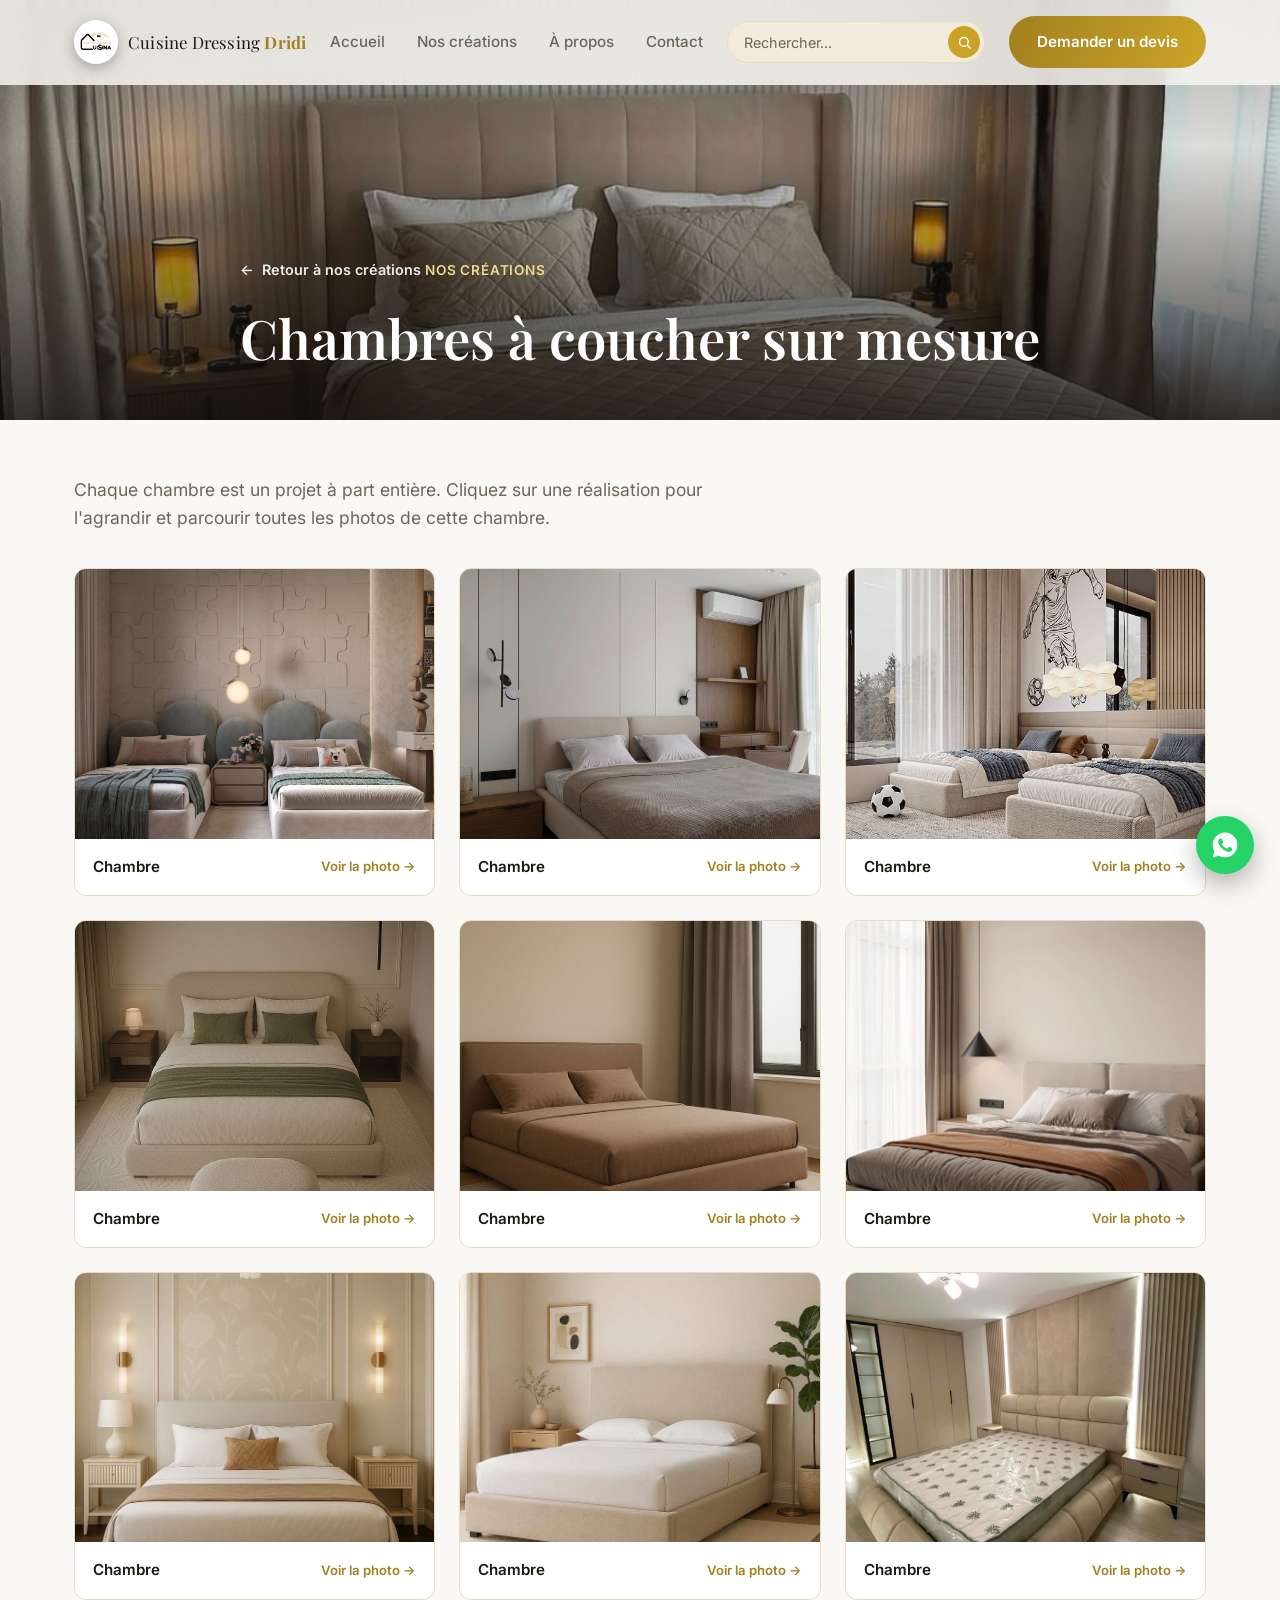
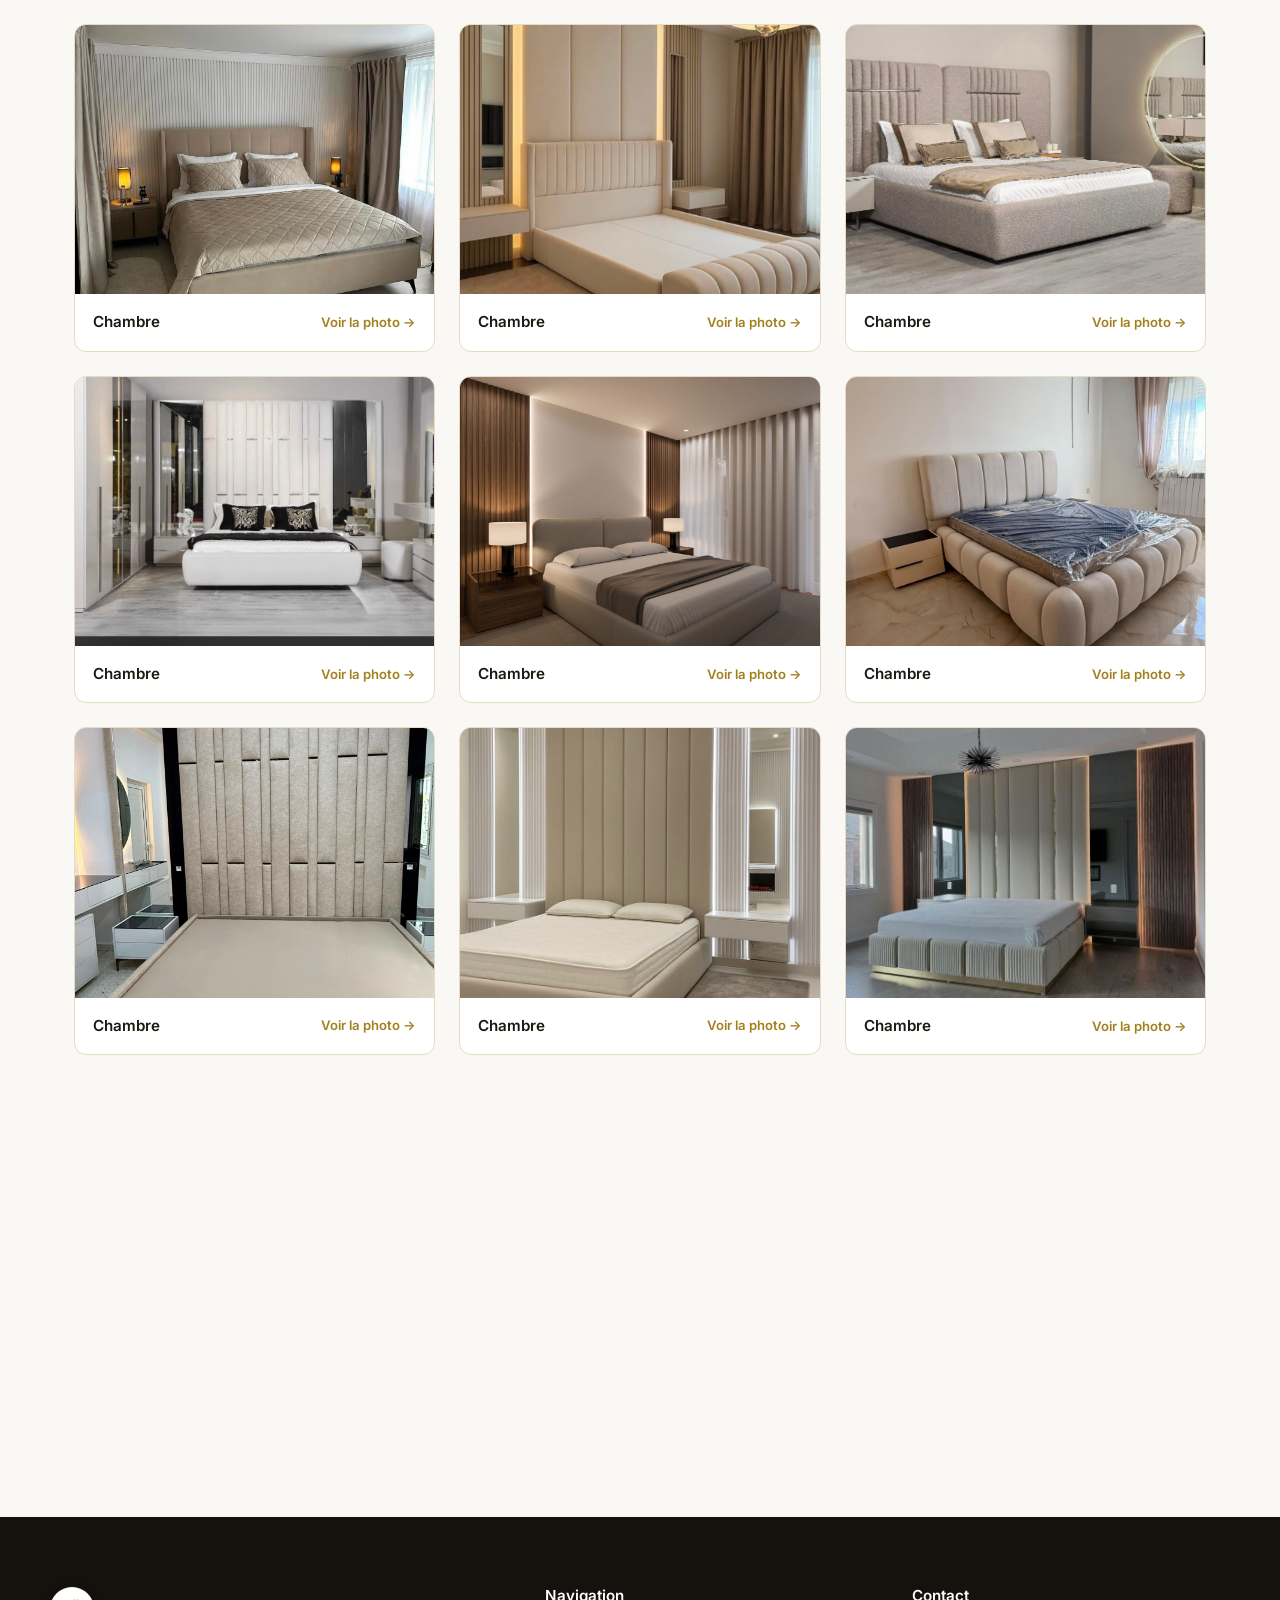
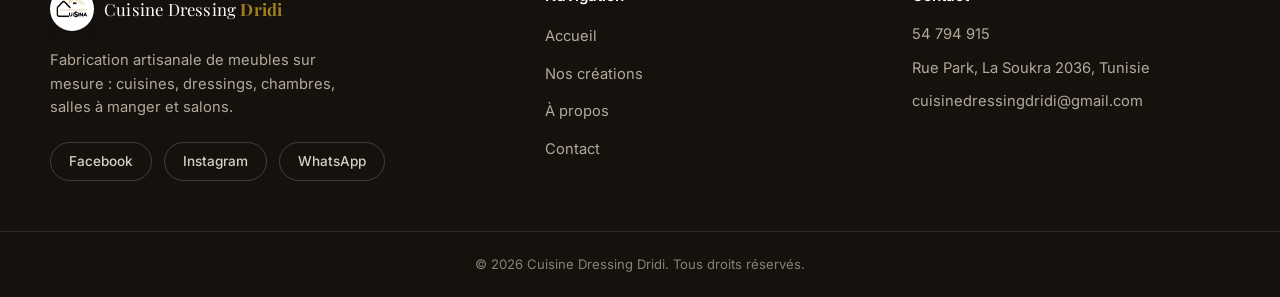
==== chambre.html @ b19f1b2c "Initial commit: Cuisine Dressing Dridi showroom website Static multi-page site presenting the atelie" ====
<!DOCTYPE html>
<html lang="fr">
<head>
<meta charset="UTF-8">
<meta name="viewport" content="width=device-width, initial-scale=1.0">
<title>Chambres à coucher sur mesure — Cuisine Dressing Dridi</title>
<meta name="description" content="Découvrez nos réalisations de chambres à coucher sur mesure fabriquées par l'atelier Cuisine Dressing Dridi.">
<link rel="icon" type="image/jpeg" href="images/logo%20.jpeg">
<link rel="preconnect" href="https://fonts.googleapis.com">
<link rel="preconnect" href="https://fonts.gstatic.com" crossorigin>
<link href="https://fonts.googleapis.com/css2?family=Playfair+Display:wght@500;600;700&family=Inter:wght@400;500;600;700&display=swap" rel="stylesheet">
<link rel="stylesheet" href="css/style.css">
</head>
<body>

<header class="site-header" id="header">
  <div class="container header-inner">
    <a href="index.html#accueil" class="logo">
      <img src="images/logo%20.jpeg" alt="Cuisine Dressing Dridi" class="logo-img">
      <span class="logo-text">Cuisine Dressing <strong>Dridi</strong></span>
    </a>

    <nav class="nav" id="nav">
      <ul class="nav-links" id="navLinks">
        <li><a href="index.html#accueil">Accueil</a></li>
        <li><a href="index.html#creations">Nos créations</a></li>
        <li><a href="index.html#atelier">À propos</a></li>
        <li><a href="index.html#contact">Contact</a></li>
      </ul>
    </nav>

    <form class="header-search" id="searchForm" role="search">
      <div class="search-form">
        <input type="text" id="searchInput" class="search-input" placeholder="Rechercher..." autocomplete="off" aria-label="Rechercher une catégorie">
        <button type="submit" class="search-btn" aria-label="Rechercher">
          <svg viewBox="0 0 24 24" fill="none" stroke="currentColor" stroke-width="2.2" stroke-linecap="round" stroke-linejoin="round"><circle cx="11" cy="11" r="7"></circle><line x1="21" y1="21" x2="16.65" y2="16.65"></line></svg>
        </button>
      </div>
      <div class="search-results" id="searchResults"></div>
    </form>

    <a href="index.html#contact" class="btn btn-primary btn-nav">Demander un devis</a>

    <button class="nav-toggle" id="navToggle" aria-label="Ouvrir le menu" aria-expanded="false">
      <span></span><span></span><span></span>
    </button>
  </div>
</header>

<main>

  <section class="page-banner">
    <img src="images/chambre%20a%20coucher/10.jpeg" alt="Chambres à coucher sur mesure" class="page-banner-img">
    <div class="page-banner-overlay"></div>
    <div class="container page-banner-content">
      <a href="index.html#creations" class="back-link back-link-light">
        <span aria-hidden="true">←</span> Retour à nos créations
      </a>
      <p class="eyebrow eyebrow-light reveal">Nos créations</p>
      <h1 class="page-banner-title reveal">Chambres à coucher sur mesure</h1>
    </div>
  </section>

  <section class="section page-intro">
    <div class="container">
      <p class="hero-text reveal">
        Chaque chambre est un projet à part entière. Cliquez sur une réalisation
        pour l'agrandir et parcourir toutes les photos de cette chambre.
      </p>
      <div class="gallery-grid" id="chambreGrid"></div>
    </div>
  </section>

</main>

<footer class="site-footer">
  <div class="container footer-inner">
    <div class="footer-brand">
      <a href="index.html#accueil" class="logo">
        <img src="images/logo%20.jpeg" alt="Cuisine Dressing Dridi" class="logo-img">
        <span class="logo-text">Cuisine Dressing <strong>Dridi</strong></span>
      </a>
      <p>Fabrication artisanale de meubles sur mesure : cuisines, dressings, chambres, salles à manger et salons.</p>
      <div class="socials">
        <a href="https://www.facebook.com/cuisina123" target="_blank" rel="noopener" class="social-pill">Facebook</a>
        <a href="https://instagram.com/cuisine_dressing_dridi" target="_blank" rel="noopener" class="social-pill">Instagram</a>
        <a href="https://wa.me/21654794915" target="_blank" rel="noopener" class="social-pill">WhatsApp</a>
      </div>
    </div>

    <div class="footer-links">
      <h4>Navigation</h4>
      <ul>
        <li><a href="index.html#accueil">Accueil</a></li>
        <li><a href="index.html#creations">Nos créations</a></li>
        <li><a href="index.html#atelier">À propos</a></li>
        <li><a href="index.html#contact">Contact</a></li>
      </ul>
    </div>

    <div class="footer-contact">
      <h4>Contact</h4>
      <p><a href="tel:+21654794915">54 794 915</a></p>
      <p><a href="https://www.google.com/maps/search/?api=1&query=Rue%20Park%2C%20La%20Soukra%202036%2C%20Tunisie" target="_blank" rel="noopener">Rue Park, La Soukra 2036, Tunisie</a></p>
      <p><a href="mailto:cuisinedressingdridi@gmail.com">cuisinedressingdridi@gmail.com</a></p>
    </div>
  </div>
  <div class="footer-bottom">
    <div class="container">
      <p>© <span id="year"></span> Cuisine Dressing Dridi. Tous droits réservés.</p>
    </div>
  </div>
</footer>

<a href="https://wa.me/21654794915" target="_blank" rel="noopener" class="whatsapp-float" aria-label="Contacter sur WhatsApp">
  <svg viewBox="0 0 24 24" fill="currentColor"><path d="M12.04 2C6.58 2 2.13 6.45 2.13 11.91c0 1.85.5 3.58 1.43 5.06L2 22l5.25-1.38c1.42.78 3.04 1.22 4.79 1.22 5.46 0 9.91-4.45 9.91-9.91S17.5 2 12.04 2zm5.81 14.07c-.24.68-1.38 1.32-1.9 1.39-.49.07-1.1.1-1.78-.11-.41-.13-.94-.3-1.62-.6-2.85-1.23-4.71-4.1-4.85-4.29-.14-.19-1.16-1.54-1.16-2.94 0-1.4.73-2.08 1-2.36.27-.28.58-.35.78-.35.2 0 .39 0 .56.01.18.01.42-.07.66.5.24.58.82 2 .9 2.14.07.14.12.31.02.5-.1.19-.15.31-.29.48-.14.17-.3.38-.43.51-.14.14-.28.29-.12.57.16.28.71 1.18 1.53 1.91 1.05.93 1.94 1.22 2.22 1.36.28.14.45.12.62-.07.17-.19.7-.81.89-1.09.19-.28.38-.23.63-.14.25.09 1.6.76 1.87.9.27.14.45.21.52.33.07.12.07.65-.17 1.33z"></path></svg>
</a>

<div class="lightbox" id="lightbox">
  <button class="lightbox-close" id="lightboxClose" aria-label="Fermer">
    <svg viewBox="0 0 24 24" fill="none" stroke="currentColor" stroke-width="2" stroke-linecap="round"><line x1="5" y1="5" x2="19" y2="19"></line><line x1="19" y1="5" x2="5" y2="19"></line></svg>
  </button>
  <button class="lightbox-nav lightbox-prev" id="lightboxPrev" aria-label="Photo précédente">
    <svg viewBox="0 0 24 24" fill="none" stroke="currentColor" stroke-width="2.2" stroke-linecap="round" stroke-linejoin="round"><polyline points="15 5 8 12 15 19"></polyline></svg>
  </button>
  <button class="lightbox-nav lightbox-next" id="lightboxNext" aria-label="Photo suivante">
    <svg viewBox="0 0 24 24" fill="none" stroke="currentColor" stroke-width="2.2" stroke-linecap="round" stroke-linejoin="round"><polyline points="9 5 16 12 9 19"></polyline></svg>
  </button>
  <div class="lightbox-content" id="lightboxContent"></div>
  <div class="lightbox-footer">
    <p class="lightbox-caption" id="lightboxCaption"></p>
    <div class="lightbox-dots" id="lightboxDots"></div>
    <p class="lightbox-counter" id="lightboxCounter"></p>
  </div>
</div>

<script src="js/search.js"></script>
<script src="js/chambre.js"></script>
</body>
</html>
---- css/style.css ----
:root {
  --color-bg: #faf8f4;
  --color-bg-alt: #f2ebdc;
  --color-text: #1c1812;
  --color-text-light: #6f655a;
  --color-gold: #c9a227;
  --color-gold-dark: #a3801f;
  --color-dark: #15120e;
  --color-white: #ffffff;
  --color-border: #e6dcc3;
  --radius: 12px;
  --shadow: 0 16px 40px rgba(21, 18, 14, 0.1);
  --shadow-sm: 0 6px 16px rgba(21, 18, 14, 0.07);
  --transition: 0.3s ease;
  --container: 1180px;
}

* {
  margin: 0;
  padding: 0;
  box-sizing: border-box;
}

html {
  scroll-behavior: smooth;
}

body {
  font-family: 'Inter', sans-serif;
  color: var(--color-text);
  background: var(--color-bg);
  line-height: 1.6;
  -webkit-font-smoothing: antialiased;
}

h1, h2, h3, h4 {
  font-family: 'Playfair Display', serif;
  line-height: 1.2;
  font-weight: 600;
  color: var(--color-text);
}

a {
  text-decoration: none;
  color: inherit;
}

ul {
  list-style: none;
}

img {
  max-width: 100%;
  display: block;
}

button {
  font-family: inherit;
  cursor: pointer;
  border: none;
  background: none;
}

.container {
  max-width: var(--container);
  margin: 0 auto;
  padding: 0 24px;
}

/* Buttons */
.btn {
  display: inline-flex;
  align-items: center;
  justify-content: center;
  gap: 8px;
  padding: 14px 28px;
  border-radius: 999px;
  font-weight: 600;
  font-size: 0.95rem;
  transition: var(--transition);
  white-space: nowrap;
}

.btn-primary {
  background: linear-gradient(110deg, var(--color-gold-dark), var(--color-gold) 45%, #e6c659 55%, var(--color-gold-dark));
  background-size: 220% 100%;
  color: var(--color-white);
  animation: shimmer 6s linear infinite;
}

.btn-primary:hover {
  transform: translateY(-2px);
  box-shadow: 0 10px 24px rgba(201, 162, 39, 0.35);
}

@keyframes shimmer {
  0% { background-position: 0% 0; }
  100% { background-position: 220% 0; }
}

.btn-outline {
  border: 1.5px solid var(--color-gold);
  color: var(--color-gold-dark);
}

.btn-outline:hover {
  background: var(--color-gold);
  color: var(--color-white);
  transform: translateY(-2px);
}

.btn-block {
  width: 100%;
}

/* Header */
.site-header {
  position: fixed;
  top: 0;
  left: 0;
  right: 0;
  z-index: 1000;
  background: rgba(250, 247, 243, 0.85);
  backdrop-filter: blur(10px);
  border-bottom: 1px solid transparent;
  transition: var(--transition);
}

.site-header.is-scrolled {
  border-bottom-color: var(--color-border);
  box-shadow: var(--shadow-sm);
}

.header-inner {
  display: flex;
  align-items: center;
  justify-content: space-between;
  gap: 24px;
  height: 84px;
}

.logo {
  display: flex;
  align-items: center;
  gap: 10px;
  flex-shrink: 0;
}

.logo-img {
  width: 44px;
  height: 44px;
  border-radius: 50%;
  object-fit: cover;
  box-shadow: 0 4px 14px rgba(21, 18, 14, 0.3);
  transition: transform 0.4s ease;
}

.logo:hover .logo-img {
  transform: rotate(8deg) scale(1.06);
}

.logo-text {
  font-family: 'Playfair Display', serif;
  font-size: 1.05rem;
  letter-spacing: 0.2px;
}

.logo-text strong {
  color: var(--color-gold-dark);
}

.nav-links {
  display: flex;
  gap: 32px;
}

.nav-links a {
  font-size: 0.95rem;
  font-weight: 500;
  color: var(--color-text-light);
  position: relative;
  padding: 4px 0;
  transition: var(--transition);
}

.nav-links a::after {
  content: '';
  position: absolute;
  left: 50%;
  right: 50%;
  bottom: -2px;
  height: 2px;
  background: var(--color-gold);
  transition: var(--transition);
}

.nav-links a:hover {
  color: var(--color-gold-dark);
}

.nav-links a:hover::after {
  left: 0;
  right: 0;
}

.nav-links a.is-active {
  color: var(--color-gold-dark);
}

.nav-links a.is-active::after {
  left: 0;
  right: 0;
}

.header-search {
  position: relative;
  flex: 1 1 220px;
  max-width: 300px;
  min-width: 0;
}

.search-form {
  display: flex;
  align-items: center;
  background: var(--color-bg-alt);
  border: 1.5px solid var(--color-border);
  border-radius: 999px;
  padding: 4px 4px 4px 16px;
  transition: var(--transition);
}

.search-form:focus-within {
  border-color: var(--color-gold);
  background: var(--color-white);
}

.search-input {
  flex: 1;
  min-width: 0;
  border: none;
  outline: none;
  background: none;
  font-family: inherit;
  font-size: 0.9rem;
  color: var(--color-text);
}

.search-input::placeholder {
  color: var(--color-text-light);
}

.search-btn {
  display: flex;
  align-items: center;
  justify-content: center;
  width: 32px;
  height: 32px;
  border-radius: 50%;
  background: var(--color-gold);
  color: #fff;
  flex-shrink: 0;
  transition: var(--transition);
}

.search-btn:hover {
  background: var(--color-gold-dark);
}

.search-btn svg {
  width: 15px;
  height: 15px;
}

.search-results {
  position: absolute;
  top: calc(100% + 10px);
  left: 0;
  right: 0;
  background: var(--color-white);
  border: 1px solid var(--color-border);
  border-radius: var(--radius);
  box-shadow: var(--shadow);
  padding: 8px;
  display: none;
  z-index: 1001;
}

.search-results.is-open {
  display: block;
}

.search-result-item {
  display: block;
  padding: 10px 14px;
  border-radius: 8px;
  font-size: 0.9rem;
  font-weight: 500;
  color: var(--color-text);
  transition: var(--transition);
}

.search-result-item:hover {
  background: var(--color-bg-alt);
  color: var(--color-gold-dark);
}

.search-empty {
  padding: 10px 14px;
  font-size: 0.85rem;
  color: var(--color-text-light);
}

.btn-nav {
  flex-shrink: 0;
}

.nav-toggle {
  display: none;
  flex-direction: column;
  justify-content: center;
  gap: 5px;
  width: 38px;
  height: 38px;
  flex-shrink: 0;
}

.nav-toggle span {
  display: block;
  height: 2px;
  width: 100%;
  background: var(--color-text);
  border-radius: 2px;
  transition: var(--transition);
}

.nav-toggle.is-active span:nth-child(1) {
  transform: translateY(7px) rotate(45deg);
}
.nav-toggle.is-active span:nth-child(2) {
  opacity: 0;
}
.nav-toggle.is-active span:nth-child(3) {
  transform: translateY(-7px) rotate(-45deg);
}

/* Hero */
.hero {
  position: relative;
  min-height: 100vh;
  display: flex;
  align-items: center;
  overflow: hidden;
}

.hero-bg {
  position: absolute;
  inset: 0;
  overflow: hidden;
  background: var(--color-bg);
  z-index: -1;
}

.hero-bg::before,
.hero-bg::after {
  content: '';
  position: absolute;
  width: 480px;
  height: 480px;
  border-radius: 50%;
  background: radial-gradient(circle, rgba(201, 162, 39, 0.22), transparent 70%);
  animation: drift 16s ease-in-out infinite;
}

.hero-bg::before {
  top: -140px;
  right: -100px;
}

.hero-bg::after {
  bottom: -180px;
  left: -120px;
  animation-delay: -8s;
}

@keyframes drift {
  0%, 100% { transform: translate(0, 0) scale(1); }
  50% { transform: translate(-30px, 30px) scale(1.15); }
}

.hero-inner {
  padding-top: 84px;
  display: grid;
  grid-template-columns: 1.25fr 1fr;
  gap: 50px;
  align-items: center;
}

.eyebrow {
  display: inline-block;
  font-size: 0.85rem;
  font-weight: 600;
  letter-spacing: 0.06em;
  text-transform: uppercase;
  color: var(--color-gold-dark);
  margin-bottom: 18px;
}

.hero h1 {
  font-size: clamp(2.4rem, 5vw, 3.6rem);
  margin-bottom: 22px;
}

.hero-text {
  font-size: 1.1rem;
  color: var(--color-text-light);
  max-width: 600px;
  margin-bottom: 36px;
}

.hero-actions {
  display: flex;
  gap: 16px;
  flex-wrap: wrap;
}

.hero-logo-col {
  display: flex;
  justify-content: center;
}

.hero-logo-badge {
  position: relative;
  width: 300px;
  height: 300px;
  animation: float 6s ease-in-out infinite;
}

.hero-logo-badge img {
  width: 100%;
  height: 100%;
  object-fit: cover;
  border-radius: 50%;
  box-shadow: 0 30px 60px rgba(21, 18, 14, 0.22), 0 0 0 10px rgba(255, 255, 255, 0.7);
}

.hero-logo-badge::after {
  content: '';
  position: absolute;
  inset: -24px;
  border-radius: 50%;
  background: radial-gradient(circle, rgba(201, 162, 39, 0.4), transparent 70%);
  z-index: -1;
  animation: pulse-glow 3s ease-in-out infinite;
}

@keyframes float {
  0%, 100% { transform: translateY(0); }
  50% { transform: translateY(-16px); }
}

@keyframes pulse-glow {
  0%, 100% { opacity: 0.5; transform: scale(1); }
  50% { opacity: 0.9; transform: scale(1.1); }
}

/* Sections */
.section {
  padding: 110px 0;
}

.section-alt {
  background: var(--color-bg-alt);
}

.section-eyebrow {
  font-size: 0.85rem;
  font-weight: 600;
  letter-spacing: 0.06em;
  text-transform: uppercase;
  color: var(--color-gold-dark);
  margin-bottom: 14px;
}

.section-title {
  position: relative;
  font-size: clamp(1.8rem, 3.5vw, 2.4rem);
  margin-bottom: 18px;
  padding-bottom: 16px;
}

.section-title::after {
  content: '';
  position: absolute;
  left: 0;
  bottom: 0;
  width: 0;
  height: 3px;
  border-radius: 2px;
  background: linear-gradient(90deg, var(--color-gold), var(--color-gold-dark));
  transition: width 0.8s ease 0.2s;
}

.section-title.is-visible::after {
  width: 70px;
}

.section-lead {
  color: var(--color-text-light);
  max-width: 620px;
  font-size: 1.05rem;
  margin-bottom: 50px;
}

/* Page banner (bannière photo des sous-pages de réalisations) */
.page-banner {
  position: relative;
  height: 420px;
  display: flex;
  align-items: flex-end;
  overflow: hidden;
}

.page-banner-img {
  position: absolute;
  inset: 0;
  width: 100%;
  height: 100%;
  object-fit: cover;
}

.page-banner-overlay {
  position: absolute;
  inset: 0;
  background: linear-gradient(180deg, rgba(21, 18, 14, 0.35) 0%, rgba(21, 18, 14, 0.15) 35%, rgba(21, 18, 14, 0.82) 100%);
}

.page-banner-content {
  position: relative;
  z-index: 1;
  padding-bottom: 50px;
}

.page-banner-title {
  font-size: clamp(2.2rem, 4.5vw, 3.4rem);
  color: #fff;
  margin: 0;
}

.back-link {
  display: inline-flex;
  align-items: center;
  gap: 8px;
  font-weight: 600;
  font-size: 0.9rem;
  color: var(--color-gold-dark);
  margin-bottom: 24px;
  transition: var(--transition);
}

.back-link:hover {
  gap: 12px;
}

.back-link-light {
  color: rgba(255, 255, 255, 0.9);
}

.back-link-light:hover {
  color: var(--color-gold);
}

.eyebrow-light {
  color: #f0d98a;
}

.page-intro {
  padding-top: 56px;
}

.page-intro .hero-text {
  max-width: 700px;
}

/* Photo grid (page galerie dédiée) */
.photo-grid {
  display: grid;
  grid-template-columns: repeat(3, 1fr);
  gap: 24px;
}

.photo-item {
  position: relative;
  aspect-ratio: 4 / 3;
  overflow: hidden;
  border-radius: var(--radius);
  cursor: pointer;
  box-shadow: var(--shadow-sm);
}

.photo-item img {
  width: 100%;
  height: 100%;
  object-fit: cover;
  transition: transform 0.5s ease;
}

.photo-item::after {
  content: '';
  position: absolute;
  inset: 0;
  background: rgba(21, 18, 14, 0);
  transition: var(--transition);
}

.photo-item:hover::after {
  background: rgba(21, 18, 14, 0.25);
}

.photo-item:hover img {
  transform: scale(1.08);
}

/* Cards */
.cards-grid {
  display: grid;
  grid-template-columns: repeat(3, 1fr);
  gap: 36px;
}

.card {
  background: var(--color-white);
  border: 1px solid var(--color-border);
  border-radius: var(--radius);
  overflow: hidden;
  transition: var(--transition);
}

.card:hover {
  transform: translateY(-8px);
  box-shadow: var(--shadow);
  border-color: transparent;
}

.card-media {
  position: relative;
  aspect-ratio: 5 / 4;
  overflow: hidden;
  background: var(--color-bg-alt);
}

.card-media img {
  width: 100%;
  height: 100%;
  object-fit: cover;
  transition: transform 0.6s ease;
}

.card:hover .card-media img {
  transform: scale(1.12);
}

.card-media .img-placeholder {
  min-height: 0;
  height: 100%;
  border-radius: 0;
  border: none;
}

.card-icon {
  position: absolute;
  bottom: -24px;
  left: 28px;
  display: flex;
  align-items: center;
  justify-content: center;
  width: 60px;
  height: 60px;
  border-radius: 16px;
  background: var(--color-white);
  color: var(--color-gold);
  box-shadow: var(--shadow-sm);
}

.card-icon svg {
  width: 28px;
  height: 28px;
}

.card-body {
  padding: 44px 32px 36px;
}

.card h3 {
  font-size: 1.45rem;
  margin-bottom: 14px;
}

.card p {
  color: var(--color-text-light);
  font-size: 1.02rem;
  margin-bottom: 22px;
}

.card-link {
  font-weight: 600;
  font-size: 1rem;
  color: var(--color-gold-dark);
  display: inline-flex;
  align-items: center;
  gap: 6px;
  transition: var(--transition);
}

.card-link span {
  transition: var(--transition);
}

.card-link:hover span {
  transform: translateX(4px);
}

/* Showcase (bandeau de photos animé) */
.showcase {
  padding-bottom: 80px;
}

.showcase-row {
  overflow: hidden;
  margin: 22px 0;
  -webkit-mask-image: linear-gradient(90deg, transparent, #000 8%, #000 92%, transparent);
  mask-image: linear-gradient(90deg, transparent, #000 8%, #000 92%, transparent);
}

.showcase-track {
  display: flex;
  gap: 20px;
  width: max-content;
  animation: scroll-left 38s linear infinite;
}

.showcase-row-reverse .showcase-track {
  animation-name: scroll-right;
  animation-duration: 44s;
}

.showcase-row:hover .showcase-track {
  animation-play-state: paused;
}

@keyframes scroll-left {
  from { transform: translateX(0); }
  to { transform: translateX(-50%); }
}

@keyframes scroll-right {
  from { transform: translateX(-50%); }
  to { transform: translateX(0); }
}

.showcase-item {
  position: relative;
  flex: 0 0 auto;
  width: 260px;
  height: 210px;
  border-radius: var(--radius);
  overflow: hidden;
  box-shadow: var(--shadow-sm);
}

.showcase-item img {
  width: 100%;
  height: 100%;
  object-fit: cover;
  transition: transform 0.5s ease;
}

.showcase-item:hover img {
  transform: scale(1.1);
}

.showcase-item::after {
  content: '';
  position: absolute;
  inset: 0;
  background: linear-gradient(to top, rgba(21, 18, 14, 0.7), transparent 60%);
}

.showcase-caption {
  position: absolute;
  bottom: 14px;
  left: 16px;
  z-index: 1;
  color: #fff;
  font-weight: 600;
  font-size: 0.9rem;
}

/* Atelier / About */
.atelier-grid {
  display: grid;
  grid-template-columns: 1fr 1fr;
  gap: 70px;
  align-items: center;
}

.atelier-content p {
  color: var(--color-text-light);
  margin-bottom: 18px;
}

.stats {
  display: flex;
  gap: 40px;
  margin-top: 36px;
  flex-wrap: wrap;
}

.stat-number {
  display: block;
  font-family: 'Playfair Display', serif;
  font-size: 2rem;
  font-weight: 700;
  color: var(--color-gold-dark);
}

.stat-label {
  font-size: 0.9rem;
  color: var(--color-text-light);
}

/* Placeholder images */
.img-placeholder {
  position: relative;
  width: 100%;
  height: 100%;
  min-height: 220px;
  display: flex;
  flex-direction: column;
  align-items: center;
  justify-content: center;
  gap: 10px;
  background:
    repeating-linear-gradient(135deg, rgba(201,162,39,0.08) 0 14px, rgba(201,162,39,0.03) 14px 28px),
    var(--color-bg-alt);
  border: 1.5px dashed var(--color-border);
  border-radius: var(--radius);
  color: var(--color-text-light);
  font-size: 0.85rem;
  font-weight: 500;
  text-align: center;
  padding: 20px;
}

.img-placeholder svg {
  width: 36px;
  height: 36px;
  color: var(--color-gold);
  opacity: 0.6;
}

.atelier-media .img-placeholder {
  min-height: 380px;
}

/* Gallery */
.filters {
  display: flex;
  gap: 12px;
  margin-bottom: 40px;
  flex-wrap: wrap;
}

.filter-btn {
  padding: 10px 22px;
  border-radius: 999px;
  border: 1.5px solid var(--color-border);
  color: var(--color-text-light);
  font-weight: 600;
  font-size: 0.9rem;
  transition: var(--transition);
}

.filter-btn:hover {
  border-color: var(--color-gold);
  color: var(--color-gold-dark);
}

.filter-btn.is-active {
  background: var(--color-gold);
  border-color: var(--color-gold);
  color: var(--color-white);
}

.gallery-grid {
  display: grid;
  grid-template-columns: repeat(3, 1fr);
  gap: 24px;
}

.gallery-item.is-hidden {
  display: none;
}

.project-card {
  background: var(--color-white);
  border: 1px solid var(--color-border);
  border-radius: var(--radius);
  overflow: hidden;
  cursor: pointer;
  transition: var(--transition);
}

.project-card:hover {
  transform: translateY(-6px);
  box-shadow: var(--shadow);
}

.project-media {
  position: relative;
  aspect-ratio: 4 / 3;
  overflow: hidden;
  background: var(--color-bg-alt);
}

.project-media img {
  width: 100%;
  height: 100%;
  object-fit: cover;
  transition: transform 0.5s ease;
}

.project-card:hover .project-media img {
  transform: scale(1.06);
}

.project-media .img-placeholder {
  min-height: 0;
  height: 100%;
  border-radius: 0;
  border: none;
}

.project-badge {
  position: absolute;
  top: 12px;
  right: 12px;
  background: rgba(34, 28, 22, 0.72);
  color: #fff;
  font-size: 0.75rem;
  font-weight: 600;
  padding: 5px 12px;
  border-radius: 999px;
  backdrop-filter: blur(4px);
}

.project-caption {
  display: flex;
  align-items: center;
  justify-content: space-between;
  gap: 10px;
  padding: 16px 18px;
}

.project-title {
  font-weight: 600;
  font-size: 0.95rem;
}

.project-cta {
  font-size: 0.82rem;
  font-weight: 600;
  color: var(--color-gold-dark);
  white-space: nowrap;
}

/* WhatsApp floating button */
.whatsapp-float {
  position: fixed;
  bottom: 26px;
  right: 26px;
  width: 58px;
  height: 58px;
  border-radius: 50%;
  background: #25d366;
  color: #fff;
  display: flex;
  align-items: center;
  justify-content: center;
  box-shadow: 0 10px 24px rgba(21, 18, 14, 0.3);
  z-index: 900;
  animation: float-wa 3s ease-in-out infinite;
  transition: transform 0.3s ease, box-shadow 0.3s ease;
}

.whatsapp-float svg {
  width: 30px;
  height: 30px;
}

.whatsapp-float:hover {
  transform: scale(1.08);
  box-shadow: 0 14px 30px rgba(21, 18, 14, 0.35);
}

@keyframes float-wa {
  0%, 100% { transform: translateY(0); }
  50% { transform: translateY(-6px); }
}

/* Lightbox */
.lightbox {
  position: fixed;
  inset: 0;
  background: rgba(20, 16, 12, 0.88);
  display: none;
  align-items: center;
  justify-content: center;
  z-index: 2000;
  padding: 40px;
}

.lightbox.is-open {
  display: flex;
}

.lightbox-content {
  max-width: 800px;
  width: 100%;
}

.lightbox-content img {
  display: block;
  max-width: 100%;
  max-height: 72vh;
  margin: 0 auto;
  border-radius: var(--radius);
  opacity: 1;
  transform: scale(1);
  transition: opacity 0.25s ease, transform 0.25s ease;
}

.lightbox-content img.is-switching {
  opacity: 0;
  transform: scale(0.98);
}

.lightbox-content .img-placeholder {
  min-height: 360px;
  background: rgba(250,247,243,0.06);
  border-color: rgba(255,255,255,0.25);
  color: #fff;
}

.lightbox-content .img-placeholder svg {
  color: #fff;
  opacity: 0.7;
}

.lightbox-close {
  position: absolute;
  top: 28px;
  right: 36px;
  display: flex;
  align-items: center;
  justify-content: center;
  width: 44px;
  height: 44px;
  border-radius: 50%;
  background: rgba(255, 255, 255, 0.1);
  color: #fff;
  opacity: 0.85;
  transition: var(--transition);
  z-index: 1;
}

.lightbox-close svg {
  width: 20px;
  height: 20px;
}

.lightbox-close:hover {
  opacity: 1;
  background: var(--color-gold);
  transform: rotate(90deg);
}

.lightbox-nav {
  position: absolute;
  top: 50%;
  transform: translateY(-50%);
  display: flex;
  align-items: center;
  justify-content: center;
  width: 54px;
  height: 54px;
  border-radius: 50%;
  background: rgba(255, 255, 255, 0.1);
  border: 1px solid rgba(255, 255, 255, 0.25);
  color: #fff;
  box-shadow: 0 8px 20px rgba(0, 0, 0, 0.25);
  transition: var(--transition);
}

.lightbox-nav svg {
  width: 24px;
  height: 24px;
}

.lightbox-nav:hover {
  background: var(--color-gold);
  border-color: var(--color-gold);
  transform: translateY(-50%) scale(1.08);
}

.lightbox-prev {
  left: 24px;
}

.lightbox-next {
  right: 24px;
}

.lightbox-footer {
  position: absolute;
  bottom: 30px;
  left: 0;
  right: 0;
  display: flex;
  flex-direction: column;
  align-items: center;
  gap: 10px;
  text-align: center;
  color: #fff;
}

.lightbox-caption {
  font-size: 1rem;
  font-weight: 600;
}

.lightbox-dots {
  display: flex;
  gap: 8px;
  pointer-events: auto;
}

.lightbox-dot {
  width: 8px;
  height: 8px;
  border-radius: 999px;
  background: rgba(255, 255, 255, 0.35);
  transition: var(--transition);
  cursor: pointer;
}

.lightbox-dot:hover {
  background: rgba(255, 255, 255, 0.7);
}

.lightbox-dot.is-active {
  width: 22px;
  background: var(--color-gold);
}

.lightbox-counter {
  font-size: 0.85rem;
  opacity: 0.7;
}

/* Contact */
.contact-grid {
  display: grid;
  grid-template-columns: 1fr 1fr;
  gap: 70px;
}

.contact-list {
  margin-top: 30px;
  display: flex;
  flex-direction: column;
  gap: 22px;
}

.contact-list li {
  display: flex;
  align-items: flex-start;
  gap: 16px;
}

.contact-icon {
  display: flex;
  align-items: center;
  justify-content: center;
  width: 44px;
  height: 44px;
  border-radius: 12px;
  background: var(--color-white);
  color: var(--color-gold);
  flex-shrink: 0;
}

.contact-icon svg {
  width: 20px;
  height: 20px;
}

.contact-list strong {
  display: block;
  font-size: 0.95rem;
}

.contact-list span,
.contact-list a {
  color: var(--color-text-light);
  font-size: 0.92rem;
}

.contact-list a {
  transition: var(--transition);
}

.contact-list a:hover {
  color: var(--color-gold-dark);
}

.contact-form {
  background: var(--color-white);
  border: 1px solid var(--color-border);
  border-radius: var(--radius);
  padding: 40px;
  box-shadow: var(--shadow-sm);
}

.form-row {
  margin-bottom: 20px;
}

.form-row label {
  display: block;
  font-size: 0.85rem;
  font-weight: 600;
  margin-bottom: 8px;
}

.form-row input,
.form-row select,
.form-row textarea {
  width: 100%;
  padding: 12px 14px;
  border: 1.5px solid var(--color-border);
  border-radius: 8px;
  font-family: inherit;
  font-size: 0.95rem;
  background: var(--color-bg);
  color: var(--color-text);
  transition: var(--transition);
  resize: vertical;
}

.form-row input:focus,
.form-row select:focus,
.form-row textarea:focus {
  outline: none;
  border-color: var(--color-gold);
}

.form-feedback {
  margin-top: 16px;
  font-size: 0.9rem;
  font-weight: 600;
  color: var(--color-gold-dark);
  min-height: 1.2em;
}

/* Footer */
.site-footer {
  background: var(--color-dark);
  color: #d8cfc4;
}

.footer-inner {
  display: grid;
  grid-template-columns: 1.4fr 1fr 1fr;
  gap: 50px;
  padding: 70px 0 50px;
}

.footer-brand .logo-text {
  color: #fff;
}

.footer-brand p {
  margin: 18px 0 22px;
  font-size: 0.92rem;
  color: #b3a999;
  max-width: 320px;
}

.socials {
  display: flex;
  gap: 12px;
  flex-wrap: wrap;
}

.social-pill {
  padding: 8px 18px;
  border-radius: 999px;
  border: 1px solid rgba(255,255,255,0.18);
  font-size: 0.85rem;
  font-weight: 500;
  transition: var(--transition);
}

.social-pill:hover {
  background: var(--color-gold);
  border-color: var(--color-gold);
}

.footer-links h4,
.footer-contact h4 {
  color: #fff;
  font-family: 'Inter', sans-serif;
  font-size: 0.95rem;
  margin-bottom: 18px;
}

.footer-links ul {
  display: flex;
  flex-direction: column;
  gap: 12px;
}

.footer-links a {
  font-size: 0.92rem;
  color: #b3a999;
  transition: var(--transition);
}

.footer-links a:hover {
  color: #fff;
}

.footer-contact p {
  font-size: 0.92rem;
  color: #b3a999;
  margin-bottom: 10px;
}

.footer-contact p a {
  transition: var(--transition);
}

.footer-contact p a:hover {
  color: var(--color-gold);
}

.footer-bottom {
  border-top: 1px solid rgba(255,255,255,0.1);
  padding: 22px 0;
}

.footer-bottom p {
  font-size: 0.82rem;
  color: #8a8071;
  text-align: center;
}

/* Reveal animation */
.reveal {
  opacity: 0;
  transform: translateY(24px);
  transition: opacity 0.7s ease, transform 0.7s ease;
}

.reveal.is-visible {
  opacity: 1;
  transform: translateY(0);
}

/* Responsive */
@media (max-width: 980px) {
  .cards-grid {
    grid-template-columns: repeat(2, 1fr);
  }

  .hero-inner {
    grid-template-columns: 1fr;
    text-align: center;
  }

  .hero-logo-col {
    order: -1;
  }

  .hero-logo-badge {
    width: 220px;
    height: 220px;
  }

  .hero-text {
    margin-left: auto;
    margin-right: auto;
  }

  .hero-actions {
    justify-content: center;
  }

  .atelier-grid,
  .contact-grid {
    grid-template-columns: 1fr;
    gap: 50px;
  }

  .gallery-grid,
  .photo-grid {
    grid-template-columns: repeat(2, 1fr);
  }

  .footer-inner {
    grid-template-columns: 1fr 1fr;
  }

  .footer-brand {
    grid-column: 1 / -1;
  }
}

@media (max-width: 760px) {
  .btn-nav {
    display: none;
  }

  .header-search {
    flex: 1 1 100px;
    max-width: none;
  }

  .logo-text {
    display: none;
  }

  .cards-grid {
    grid-template-columns: 1fr;
  }

  .showcase-item {
    width: 180px;
    height: 150px;
  }

  .nav {
    position: absolute;
    top: 84px;
    left: 0;
    right: 0;
    max-height: 0;
    overflow: hidden;
    background: var(--color-bg);
    border-bottom: 1px solid var(--color-border);
    box-shadow: var(--shadow-sm);
    opacity: 0;
    transform: translateY(-8px);
    pointer-events: none;
    transition: max-height 0.4s ease, opacity 0.3s ease, transform 0.3s ease;
  }

  .site-header.is-open .nav {
    max-height: 420px;
    opacity: 1;
    transform: translateY(0);
    pointer-events: auto;
  }

  .nav-links {
    flex-direction: column;
    gap: 0;
    padding: 10px 24px 20px;
  }

  .nav-links a {
    display: block;
    padding: 14px 0;
    border-bottom: 1px solid var(--color-border);
  }

  .nav-links a::after {
    display: none;
  }

  .nav-links a.is-active {
    color: var(--color-gold-dark);
    padding-left: 12px;
    border-left: 3px solid var(--color-gold);
  }

  .nav-toggle {
    display: flex;
  }

  .section {
    padding: 80px 0;
  }

  .gallery-grid,
  .photo-grid {
    grid-template-columns: 1fr;
  }

  .page-banner {
    height: 280px;
  }

  .page-intro {
    padding-top: 40px;
  }

  .footer-inner {
    grid-template-columns: 1fr;
  }

  .lightbox-nav {
    width: 42px;
    height: 42px;
  }

  .lightbox-nav svg {
    width: 18px;
    height: 18px;
  }

  .lightbox-prev {
    left: 8px;
  }

  .lightbox-next {
    right: 8px;
  }

  .lightbox-close {
    top: 16px;
    right: 16px;
  }

  .whatsapp-float {
    width: 50px;
    height: 50px;
    bottom: 18px;
    right: 18px;
  }

  .whatsapp-float svg {
    width: 26px;
    height: 26px;
  }
}
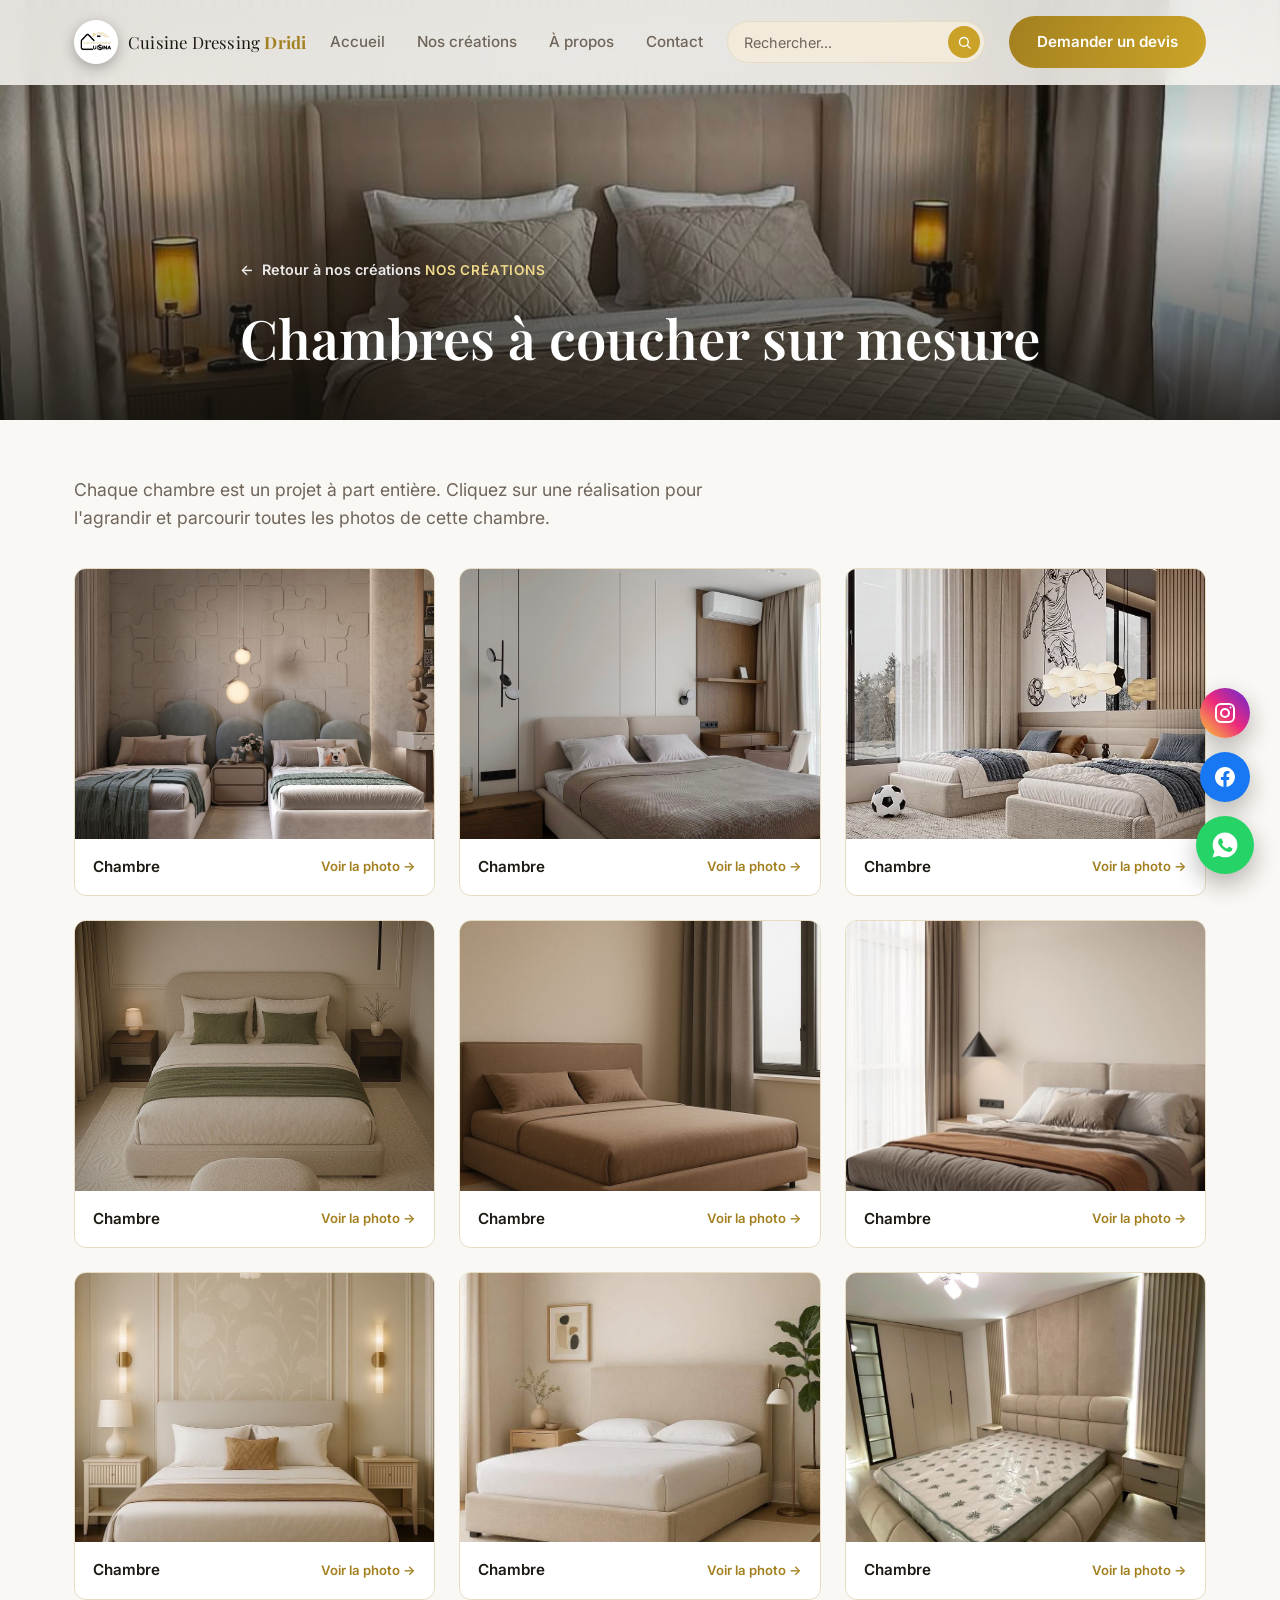
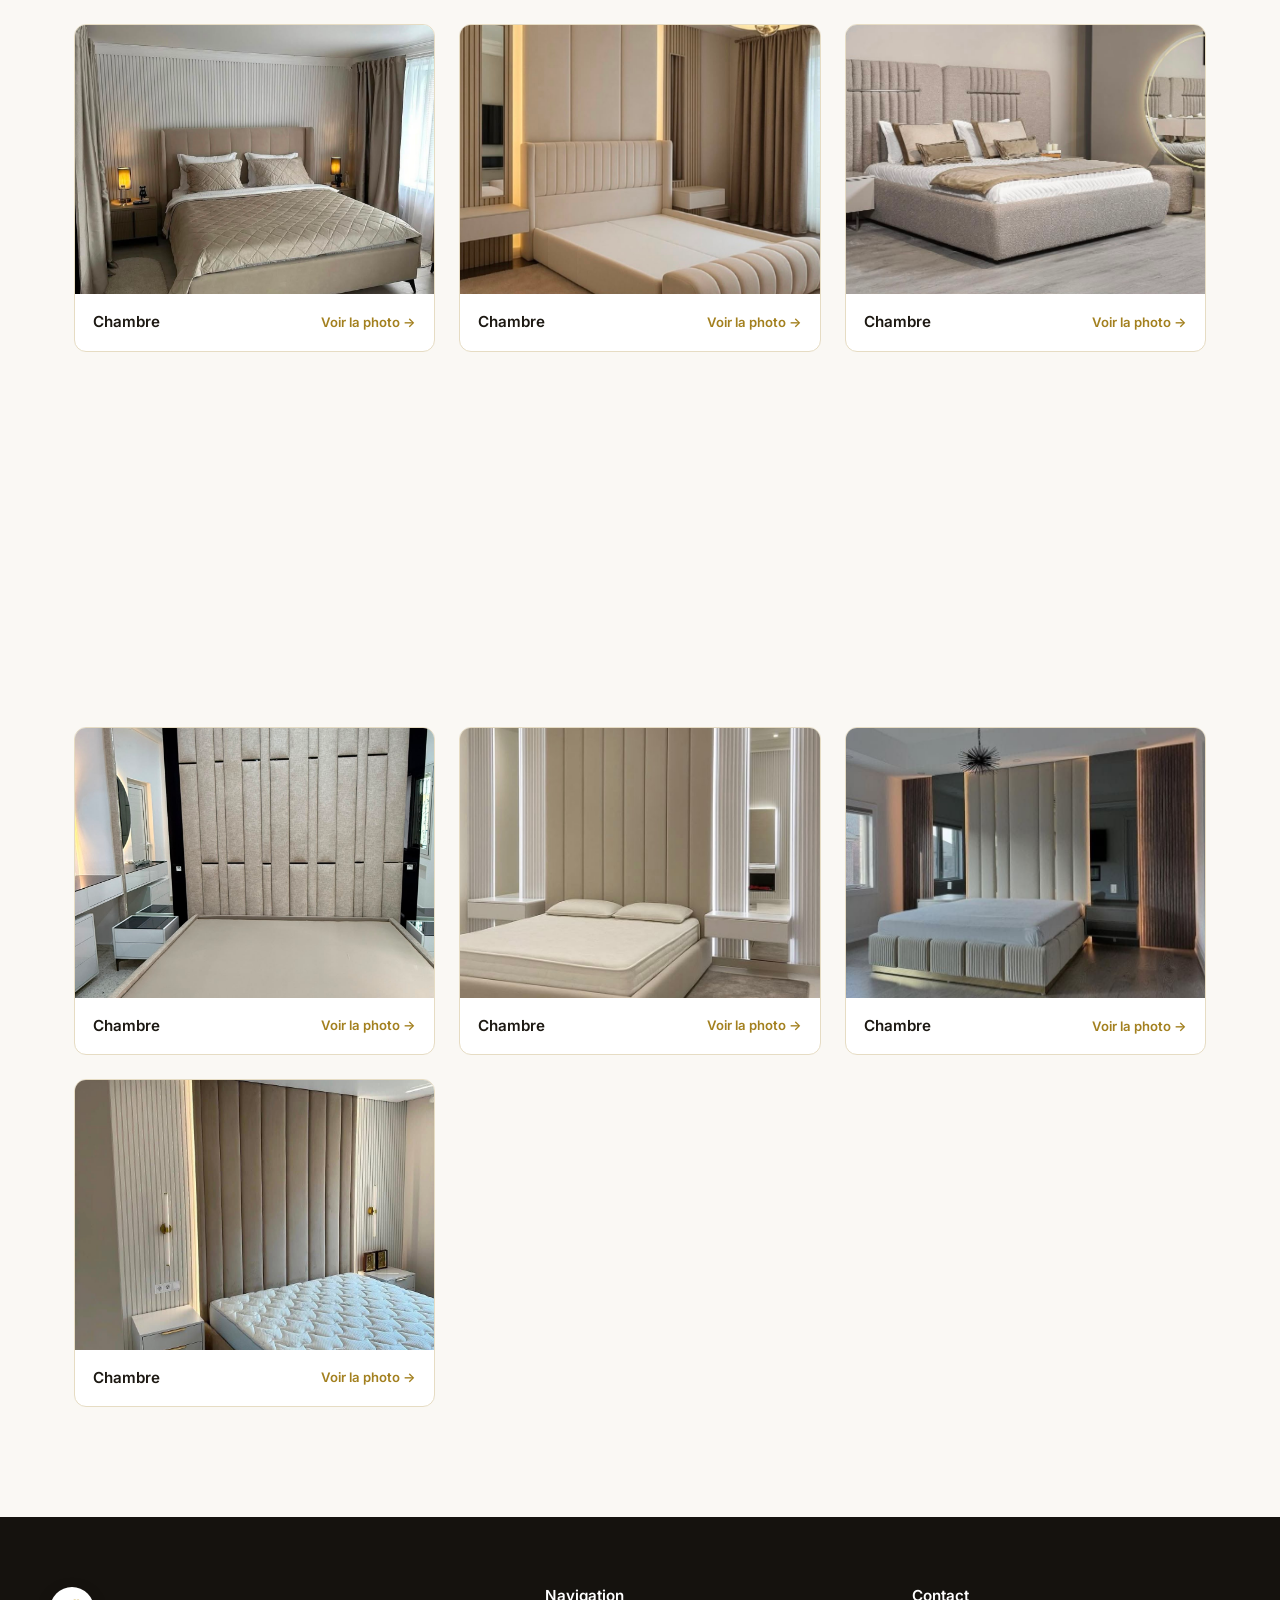
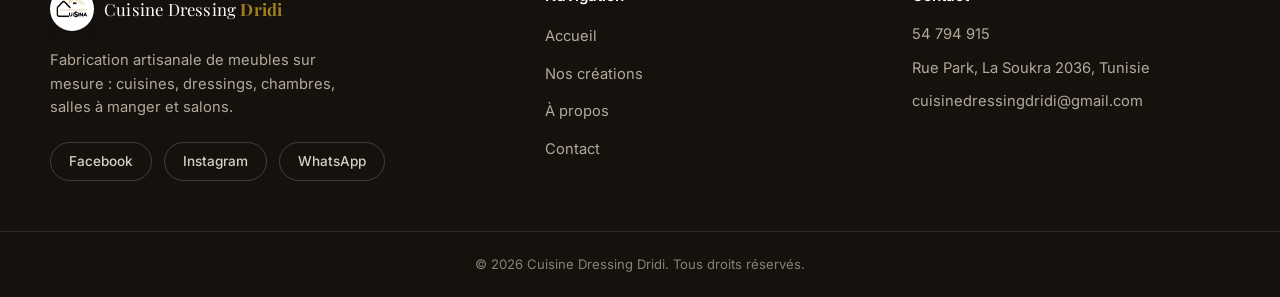
==== commit 31ab04b1: "Add hero photo collage, video sections, and atelier mosaic - Add a polaroid-style photo collage arou" ====
--- a/chambre.html
+++ b/chambre.html
@@ -112,9 +112,17 @@
   </div>
 </footer>
 
-<a href="https://wa.me/21654794915" target="_blank" rel="noopener" class="whatsapp-float" aria-label="Contacter sur WhatsApp">
-  <svg viewBox="0 0 24 24" fill="currentColor"><path d="M12.04 2C6.58 2 2.13 6.45 2.13 11.91c0 1.85.5 3.58 1.43 5.06L2 22l5.25-1.38c1.42.78 3.04 1.22 4.79 1.22 5.46 0 9.91-4.45 9.91-9.91S17.5 2 12.04 2zm5.81 14.07c-.24.68-1.38 1.32-1.9 1.39-.49.07-1.1.1-1.78-.11-.41-.13-.94-.3-1.62-.6-2.85-1.23-4.71-4.1-4.85-4.29-.14-.19-1.16-1.54-1.16-2.94 0-1.4.73-2.08 1-2.36.27-.28.58-.35.78-.35.2 0 .39 0 .56.01.18.01.42-.07.66.5.24.58.82 2 .9 2.14.07.14.12.31.02.5-.1.19-.15.31-.29.48-.14.17-.3.38-.43.51-.14.14-.28.29-.12.57.16.28.71 1.18 1.53 1.91 1.05.93 1.94 1.22 2.22 1.36.28.14.45.12.62-.07.17-.19.7-.81.89-1.09.19-.28.38-.23.63-.14.25.09 1.6.76 1.87.9.27.14.45.21.52.33.07.12.07.65-.17 1.33z"></path></svg>
-</a>
+<div class="social-float">
+  <a href="https://instagram.com/cuisine_dressing_dridi" target="_blank" rel="noopener" class="social-float-btn instagram-float" aria-label="Suivez-nous sur Instagram">
+    <svg viewBox="0 0 24 24" fill="none" stroke="currentColor" stroke-width="2" stroke-linecap="round" stroke-linejoin="round"><rect x="3" y="3" width="18" height="18" rx="5"></rect><circle cx="12" cy="12" r="4"></circle><circle cx="17.5" cy="6.5" r="1" fill="currentColor" stroke="none"></circle></svg>
+  </a>
+  <a href="https://www.facebook.com/cuisina123" target="_blank" rel="noopener" class="social-float-btn facebook-float" aria-label="Suivez-nous sur Facebook">
+    <svg viewBox="0 0 24 24" fill="currentColor"><path d="M22 12.06C22 6.5 17.5 2 12 2S2 6.5 2 12.06c0 5 3.66 9.13 8.44 9.88v-7H7.9v-2.88h2.54V9.84c0-2.5 1.49-3.89 3.78-3.89 1.09 0 2.23.2 2.23.2v2.45h-1.26c-1.24 0-1.63.77-1.63 1.56v1.88h2.78l-.44 2.88h-2.34v7A10 10 0 0 0 22 12.06Z"></path></svg>
+  </a>
+  <a href="https://wa.me/21654794915" target="_blank" rel="noopener" class="social-float-btn whatsapp-float" aria-label="Contacter sur WhatsApp">
+    <svg viewBox="0 0 24 24" fill="currentColor"><path d="M12.04 2C6.58 2 2.13 6.45 2.13 11.91c0 1.85.5 3.58 1.43 5.06L2 22l5.25-1.38c1.42.78 3.04 1.22 4.79 1.22 5.46 0 9.91-4.45 9.91-9.91S17.5 2 12.04 2zm5.81 14.07c-.24.68-1.38 1.32-1.9 1.39-.49.07-1.1.1-1.78-.11-.41-.13-.94-.3-1.62-.6-2.85-1.23-4.71-4.1-4.85-4.29-.14-.19-1.16-1.54-1.16-2.94 0-1.4.73-2.08 1-2.36.27-.28.58-.35.78-.35.2 0 .39 0 .56.01.18.01.42-.07.66.5.24.58.82 2 .9 2.14.07.14.12.31.02.5-.1.19-.15.31-.29.48-.14.17-.3.38-.43.51-.14.14-.28.29-.12.57.16.28.71 1.18 1.53 1.91 1.05.93 1.94 1.22 2.22 1.36.28.14.45.12.62-.07.17-.19.7-.81.89-1.09.19-.28.38-.23.63-.14.25.09 1.6.76 1.87.9.27.14.45.21.52.33.07.12.07.65-.17 1.33z"></path></svg>
+  </a>
+</div>
 
 <div class="lightbox" id="lightbox">
   <button class="lightbox-close" id="lightboxClose" aria-label="Fermer">
--- a/css/style.css
+++ b/css/style.css
@@ -81,6 +81,12 @@
   white-space: nowrap;
 }
 
+.btn svg {
+  width: 18px;
+  height: 18px;
+  flex-shrink: 0;
+}
+
 .btn-primary {
   background: linear-gradient(110deg, var(--color-gold-dark), var(--color-gold) 45%, #e6c659 55%, var(--color-gold-dark));
   background-size: 220% 100%;
@@ -346,7 +352,8 @@
 /* Hero */
 .hero {
   position: relative;
-  min-height: 100vh;
+  min-height: min(100vh, 760px);
+  padding-bottom: 50px;
   display: flex;
   align-items: center;
   overflow: hidden;
@@ -423,13 +430,82 @@
   flex-wrap: wrap;
 }
 
+.hero-stats {
+  display: flex;
+  align-items: center;
+  gap: 24px;
+  margin-top: 44px;
+  flex-wrap: wrap;
+}
+
+.hero-stat {
+  display: flex;
+  flex-direction: column;
+}
+
+.hero-stat .stat-number {
+  font-size: 1.6rem;
+}
+
+.hero-stat .stat-label {
+  font-size: 0.85rem;
+  white-space: nowrap;
+}
+
+.hero-stat-divider {
+  width: 1px;
+  height: 32px;
+  background: var(--color-border);
+}
+
 .hero-logo-col {
   display: flex;
   justify-content: center;
+}
+
+.hero-collage {
+  position: relative;
+  width: 300px;
+  height: 300px;
+}
+
+.collage-photo {
+  position: absolute;
+  z-index: 1;
+  border-radius: 14px;
+  border: 6px solid var(--color-white);
+  box-shadow: 0 16px 32px rgba(21, 18, 14, 0.25);
+  overflow: hidden;
+  animation: float 7s ease-in-out infinite;
+}
+
+.collage-photo img {
+  display: block;
+  width: 100%;
+  height: 100%;
+  object-fit: cover;
+}
+
+.collage-photo-1 {
+  width: 130px;
+  height: 110px;
+  top: -30px;
+  left: -46px;
+  transform: rotate(-8deg);
+}
+
+.collage-photo-2 {
+  width: 140px;
+  height: 120px;
+  bottom: -26px;
+  right: -50px;
+  transform: rotate(7deg);
+  animation-delay: -3.5s;
 }
 
 .hero-logo-badge {
   position: relative;
+  z-index: 2;
   width: 300px;
   height: 300px;
   animation: float 6s ease-in-out infinite;
@@ -793,6 +869,37 @@
   color: #fff;
   font-weight: 600;
   font-size: 0.9rem;
+}
+
+/* Vidéos de réalisations */
+.video-grid {
+  display: flex;
+  flex-wrap: wrap;
+  justify-content: center;
+  gap: 30px;
+}
+
+.video-card {
+  position: relative;
+  width: min(100%, 380px);
+  aspect-ratio: 9 / 16;
+  border-radius: var(--radius);
+  overflow: hidden;
+  box-shadow: var(--shadow-sm);
+  background: var(--color-dark);
+  transition: var(--transition);
+}
+
+.video-card:hover {
+  transform: translateY(-6px);
+  box-shadow: var(--shadow);
+}
+
+.video-card video {
+  width: 100%;
+  height: 100%;
+  object-fit: cover;
+  display: block;
 }
 
 /* Atelier / About */
@@ -862,6 +969,40 @@
   min-height: 380px;
 }
 
+.atelier-photo-mosaic {
+  display: grid;
+  grid-template-columns: 1.4fr 1fr;
+  gap: 6px;
+  min-height: 380px;
+  border-radius: var(--radius);
+  overflow: hidden;
+  box-shadow: var(--shadow);
+}
+
+.mosaic-side {
+  display: grid;
+  grid-template-rows: 1fr 1fr;
+  gap: 6px;
+}
+
+.mosaic-main,
+.mosaic-cell {
+  overflow: hidden;
+}
+
+.mosaic-main img,
+.mosaic-cell img {
+  display: block;
+  width: 100%;
+  height: 100%;
+  object-fit: cover;
+  transition: transform 0.5s ease;
+}
+
+.atelier-photo-mosaic:hover img {
+  transform: scale(1.05);
+}
+
 /* Gallery */
 .filters {
   display: flex;
@@ -973,33 +1114,60 @@
   white-space: nowrap;
 }
 
-/* WhatsApp floating button */
-.whatsapp-float {
+/* Boutons flottants réseaux sociaux */
+.social-float {
   position: fixed;
   bottom: 26px;
   right: 26px;
+  z-index: 900;
+  display: flex;
+  flex-direction: column;
+  align-items: center;
+  gap: 14px;
+}
+
+.social-float-btn {
+  width: 50px;
+  height: 50px;
+  border-radius: 50%;
+  color: #fff;
+  display: flex;
+  align-items: center;
+  justify-content: center;
+  box-shadow: 0 10px 24px rgba(21, 18, 14, 0.3);
+  animation: float-wa 3s ease-in-out infinite;
+  transition: transform 0.3s ease, box-shadow 0.3s ease;
+}
+
+.social-float-btn svg {
+  width: 24px;
+  height: 24px;
+}
+
+.social-float-btn:hover {
+  transform: scale(1.1);
+  box-shadow: 0 14px 30px rgba(21, 18, 14, 0.35);
+}
+
+.instagram-float {
+  background: linear-gradient(45deg, #f9ce34, #ee2a7b, #6228d7);
+  animation-delay: -2s;
+}
+
+.facebook-float {
+  background: #1877f2;
+  animation-delay: -1s;
+}
+
+.whatsapp-float {
   width: 58px;
   height: 58px;
-  border-radius: 50%;
   background: #25d366;
-  color: #fff;
-  display: flex;
-  align-items: center;
-  justify-content: center;
-  box-shadow: 0 10px 24px rgba(21, 18, 14, 0.3);
-  z-index: 900;
-  animation: float-wa 3s ease-in-out infinite;
-  transition: transform 0.3s ease, box-shadow 0.3s ease;
 }
 
 .whatsapp-float svg {
   width: 30px;
   height: 30px;
-}
-
-.whatsapp-float:hover {
-  transform: scale(1.08);
-  box-shadow: 0 14px 30px rgba(21, 18, 14, 0.35);
 }
 
 @keyframes float-wa {
@@ -1169,33 +1337,55 @@
 
 /* Contact */
 .contact-grid {
+  position: relative;
   display: grid;
   grid-template-columns: 1fr 1fr;
   gap: 70px;
 }
 
+.contact-grid::before {
+  content: '';
+  position: absolute;
+  top: -60px;
+  right: -60px;
+  width: 320px;
+  height: 320px;
+  border-radius: 50%;
+  background: radial-gradient(circle, rgba(201, 162, 39, 0.16), transparent 70%);
+  z-index: 0;
+}
+
 .contact-list {
   margin-top: 30px;
   display: flex;
   flex-direction: column;
-  gap: 22px;
+  gap: 8px;
 }
 
 .contact-list li {
   display: flex;
-  align-items: flex-start;
+  align-items: center;
   gap: 16px;
+  padding: 12px;
+  border-radius: var(--radius);
+  transition: var(--transition);
+}
+
+.contact-list li:hover {
+  background: var(--color-white);
+  box-shadow: var(--shadow-sm);
+  transform: translateX(4px);
 }
 
 .contact-icon {
   display: flex;
   align-items: center;
   justify-content: center;
-  width: 44px;
-  height: 44px;
-  border-radius: 12px;
-  background: var(--color-white);
-  color: var(--color-gold);
+  width: 48px;
+  height: 48px;
+  border-radius: 50%;
+  background: linear-gradient(135deg, rgba(201, 162, 39, 0.22), rgba(201, 162, 39, 0.06));
+  color: var(--color-gold-dark);
   flex-shrink: 0;
 }
 
@@ -1224,11 +1414,24 @@
 }
 
 .contact-form {
+  position: relative;
+  z-index: 1;
+  overflow: hidden;
   background: var(--color-white);
   border: 1px solid var(--color-border);
   border-radius: var(--radius);
-  padding: 40px;
-  box-shadow: var(--shadow-sm);
+  padding: 44px 40px 40px;
+  box-shadow: var(--shadow);
+}
+
+.contact-form::before {
+  content: '';
+  position: absolute;
+  top: 0;
+  left: 0;
+  right: 0;
+  height: 5px;
+  background: linear-gradient(90deg, var(--color-gold-dark), var(--color-gold), #e6c659, var(--color-gold-dark));
 }
 
 .form-row {
@@ -1246,15 +1449,25 @@
 .form-row select,
 .form-row textarea {
   width: 100%;
-  padding: 12px 14px;
+  padding: 13px 16px;
   border: 1.5px solid var(--color-border);
-  border-radius: 8px;
+  border-radius: 10px;
   font-family: inherit;
   font-size: 0.95rem;
   background: var(--color-bg);
   color: var(--color-text);
   transition: var(--transition);
   resize: vertical;
+}
+
+.form-row select {
+  appearance: none;
+  background-image: url("data:image/svg+xml,%3Csvg xmlns='http://www.w3.org/2000/svg' viewBox='0 0 24 24' fill='none' stroke='%236f655a' stroke-width='2.2' stroke-linecap='round' stroke-linejoin='round'%3E%3Cpolyline points='6 9 12 15 18 9'%3E%3C/polyline%3E%3C/svg%3E");
+  background-repeat: no-repeat;
+  background-position: right 14px center;
+  background-size: 16px;
+  padding-right: 42px;
+  cursor: pointer;
 }
 
 .form-row input:focus,
@@ -1262,6 +1475,7 @@
 .form-row textarea:focus {
   outline: none;
   border-color: var(--color-gold);
+  box-shadow: 0 0 0 4px rgba(201, 162, 39, 0.15);
 }
 
 .form-feedback {
@@ -1392,6 +1606,25 @@
     order: -1;
   }
 
+  .hero-collage {
+    width: 220px;
+    height: 220px;
+  }
+
+  .collage-photo-1 {
+    width: 95px;
+    height: 80px;
+    top: -20px;
+    left: -30px;
+  }
+
+  .collage-photo-2 {
+    width: 100px;
+    height: 88px;
+    bottom: -18px;
+    right: -32px;
+  }
+
   .hero-logo-badge {
     width: 220px;
     height: 220px;
@@ -1403,6 +1636,10 @@
   }
 
   .hero-actions {
+    justify-content: center;
+  }
+
+  .hero-stats {
     justify-content: center;
   }
 
@@ -1412,6 +1649,10 @@
     gap: 50px;
   }
 
+  .atelier-photo-mosaic {
+    min-height: 280px;
+  }
+
   .gallery-grid,
   .photo-grid {
     grid-template-columns: repeat(2, 1fr);
@@ -1428,6 +1669,10 @@
 
 @media (max-width: 760px) {
   .btn-nav {
+    display: none;
+  }
+
+  .contact-grid::before {
     display: none;
   }
 
@@ -1542,11 +1787,25 @@
     right: 16px;
   }
 
+  .social-float {
+    bottom: 18px;
+    right: 18px;
+    gap: 10px;
+  }
+
+  .social-float-btn {
+    width: 44px;
+    height: 44px;
+  }
+
+  .social-float-btn svg {
+    width: 20px;
+    height: 20px;
+  }
+
   .whatsapp-float {
     width: 50px;
     height: 50px;
-    bottom: 18px;
-    right: 18px;
   }
 
   .whatsapp-float svg {
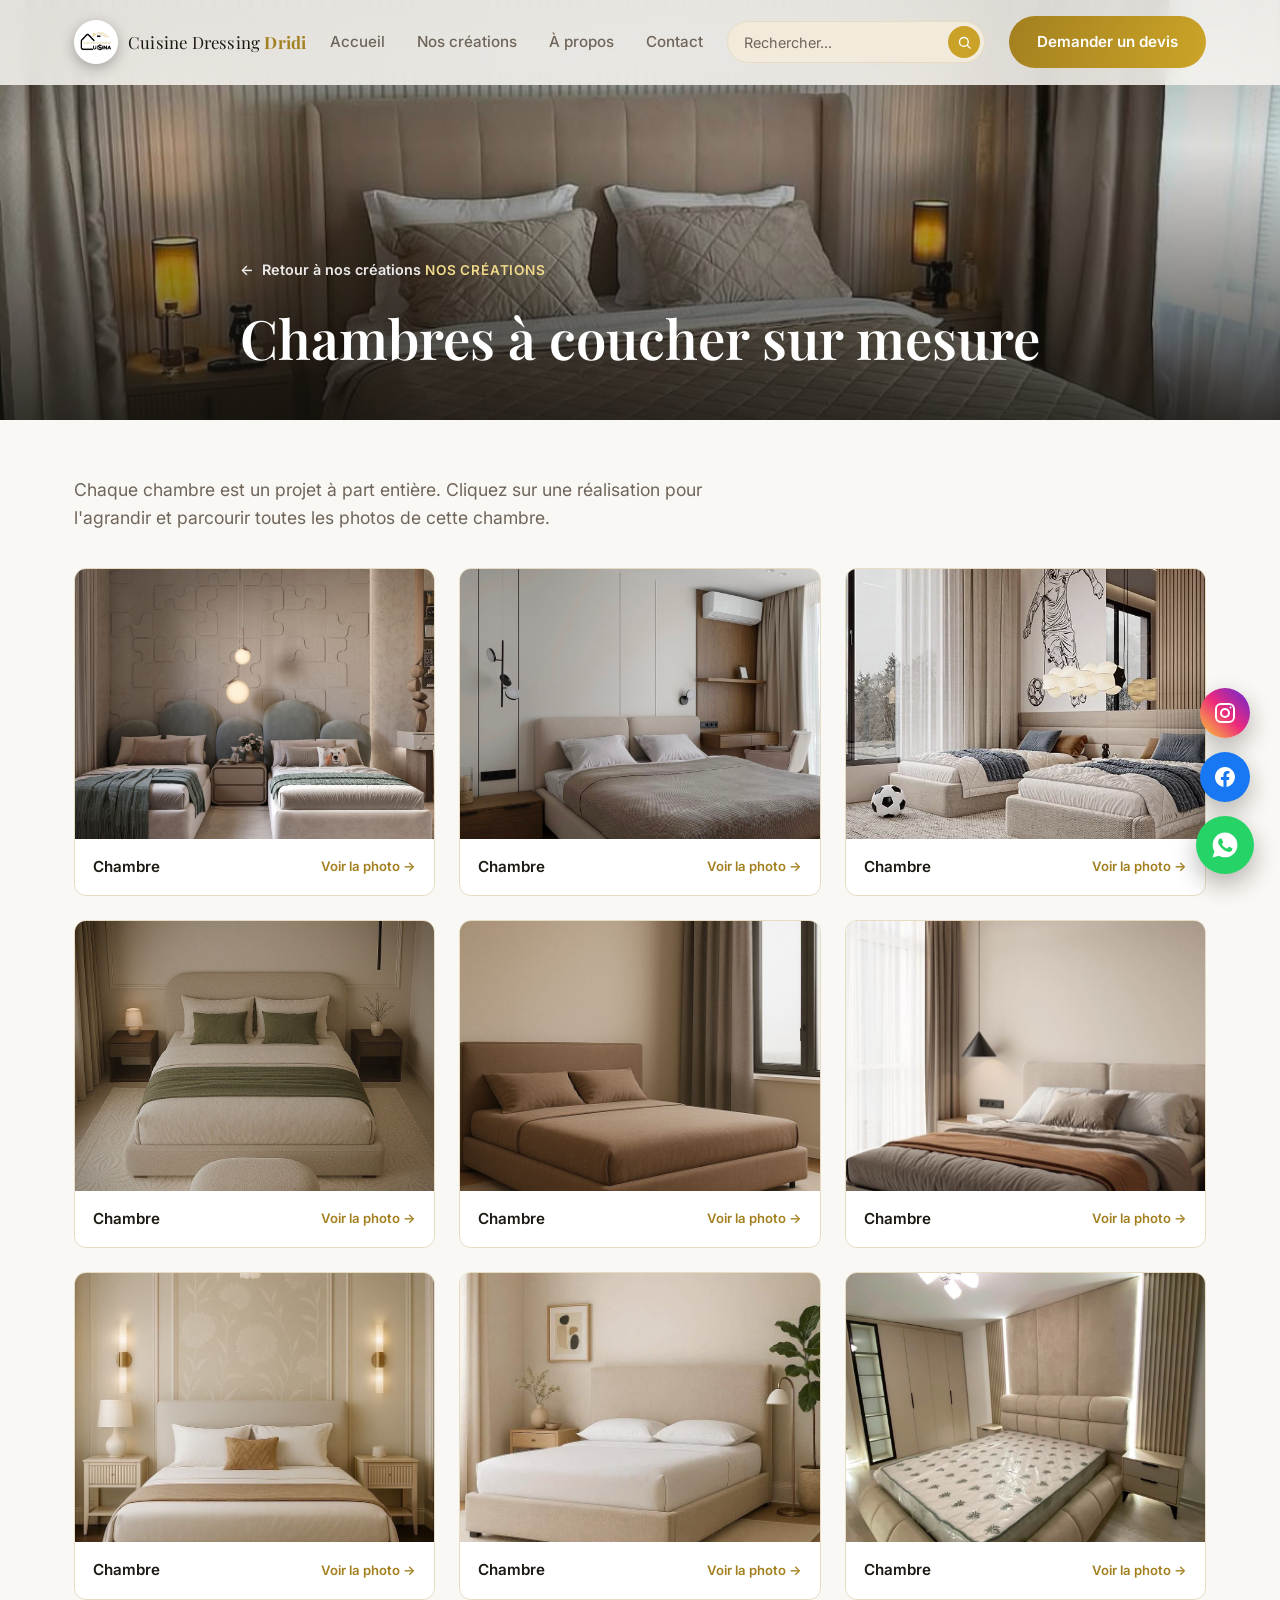
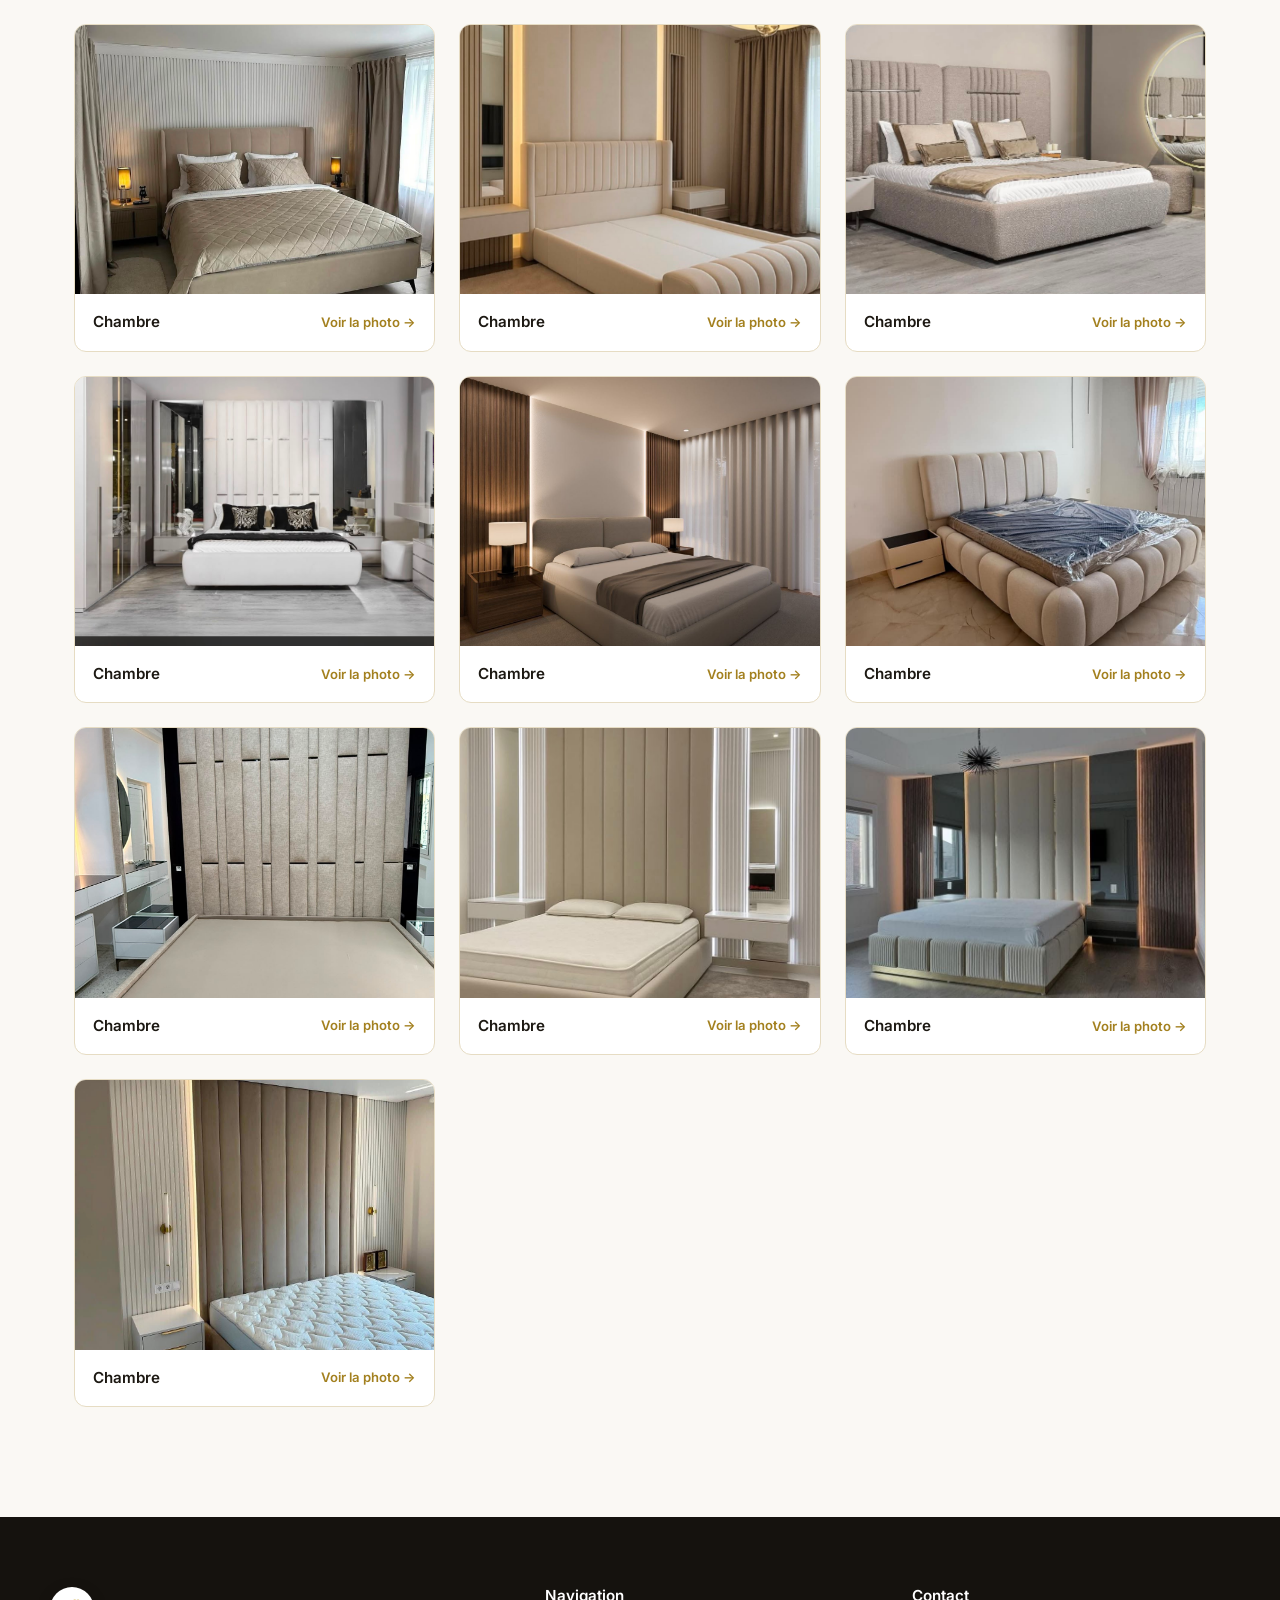
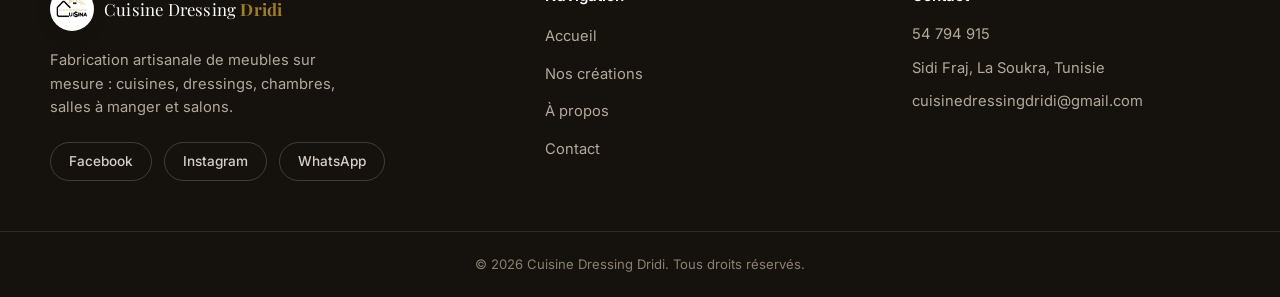
==== commit fb7c0b2d: "Update business address to Sidi Fraj, La Soukra Corrects the contact section and footer across all p" ====
--- a/chambre.html
+++ b/chambre.html
@@ -101,7 +101,7 @@
     <div class="footer-contact">
       <h4>Contact</h4>
       <p><a href="tel:+21654794915">54 794 915</a></p>
-      <p><a href="https://www.google.com/maps/search/?api=1&query=Rue%20Park%2C%20La%20Soukra%202036%2C%20Tunisie" target="_blank" rel="noopener">Rue Park, La Soukra 2036, Tunisie</a></p>
+      <p><a href="https://www.google.com/maps/search/?api=1&query=Sidi%20Fraj%2C%20La%20Soukra%2C%20Tunisie" target="_blank" rel="noopener">Sidi Fraj, La Soukra, Tunisie</a></p>
       <p><a href="mailto:cuisinedressingdridi@gmail.com">cuisinedressingdridi@gmail.com</a></p>
     </div>
   </div>
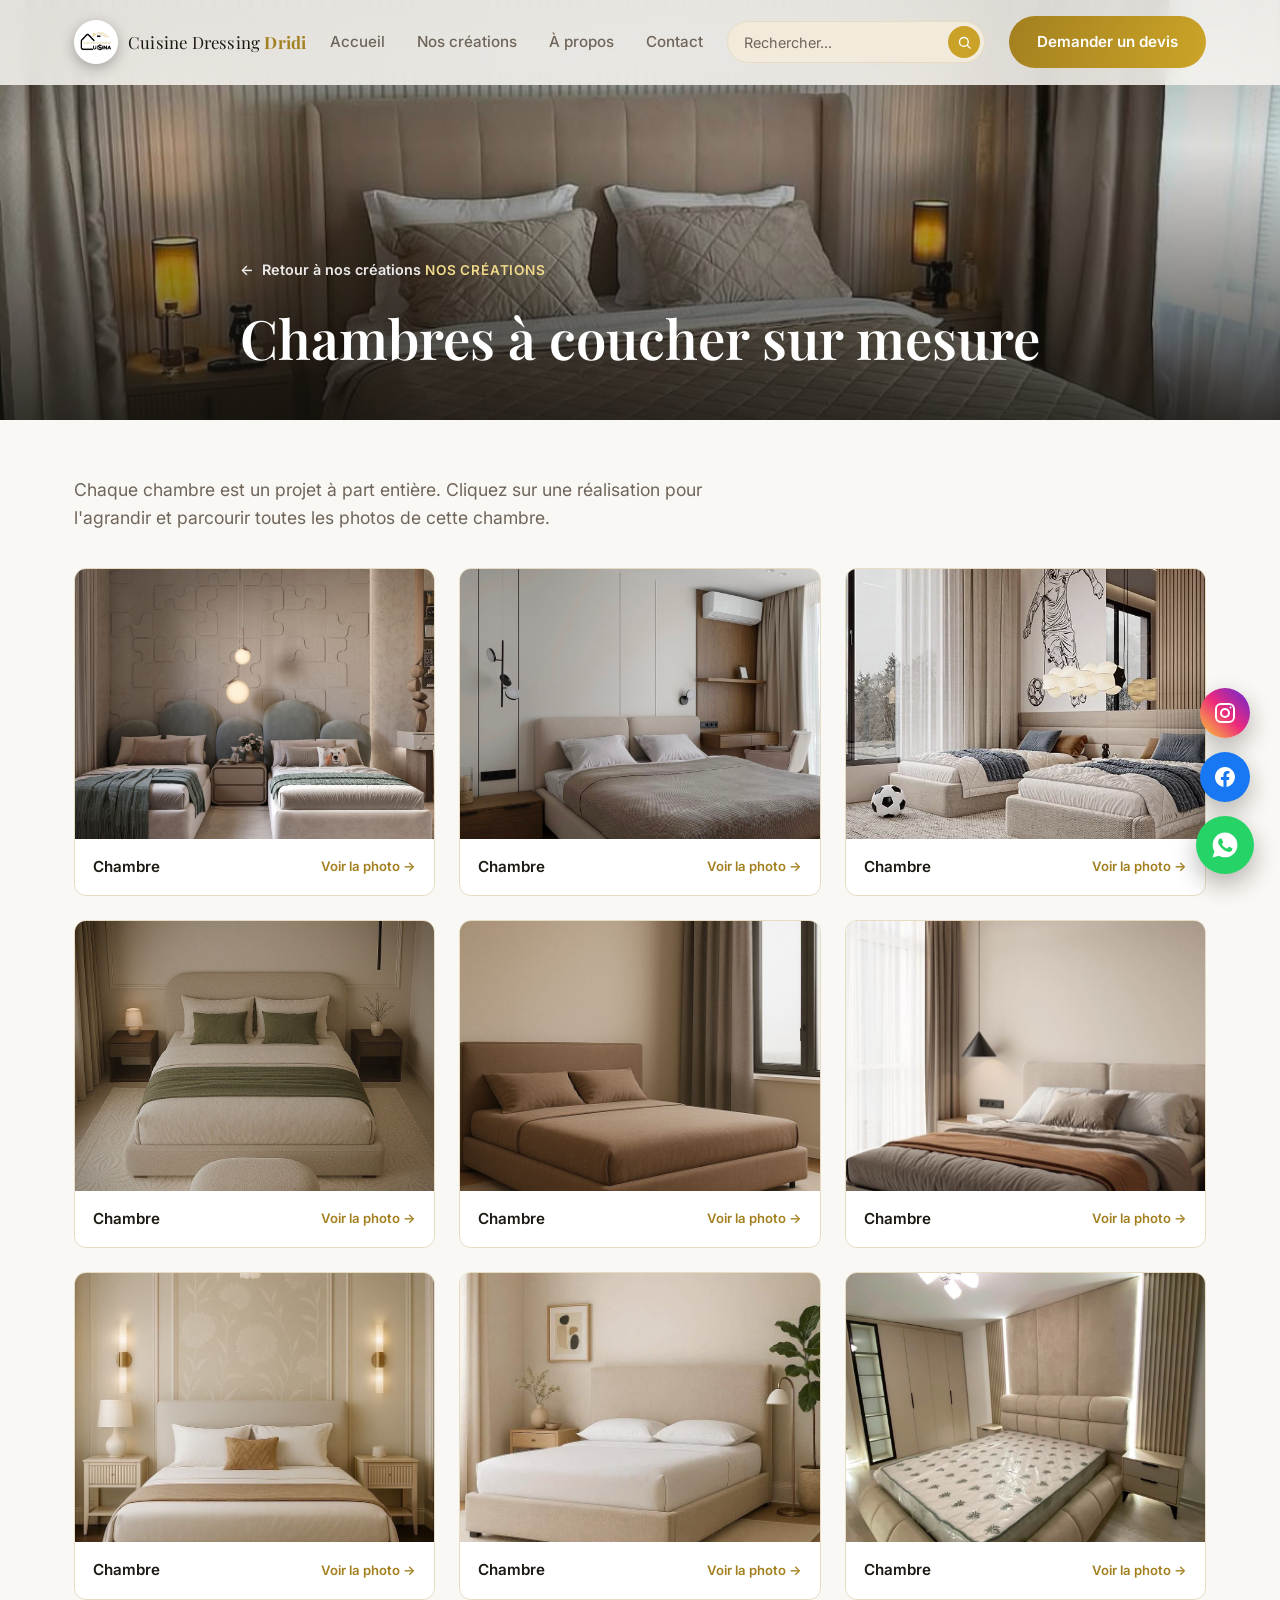
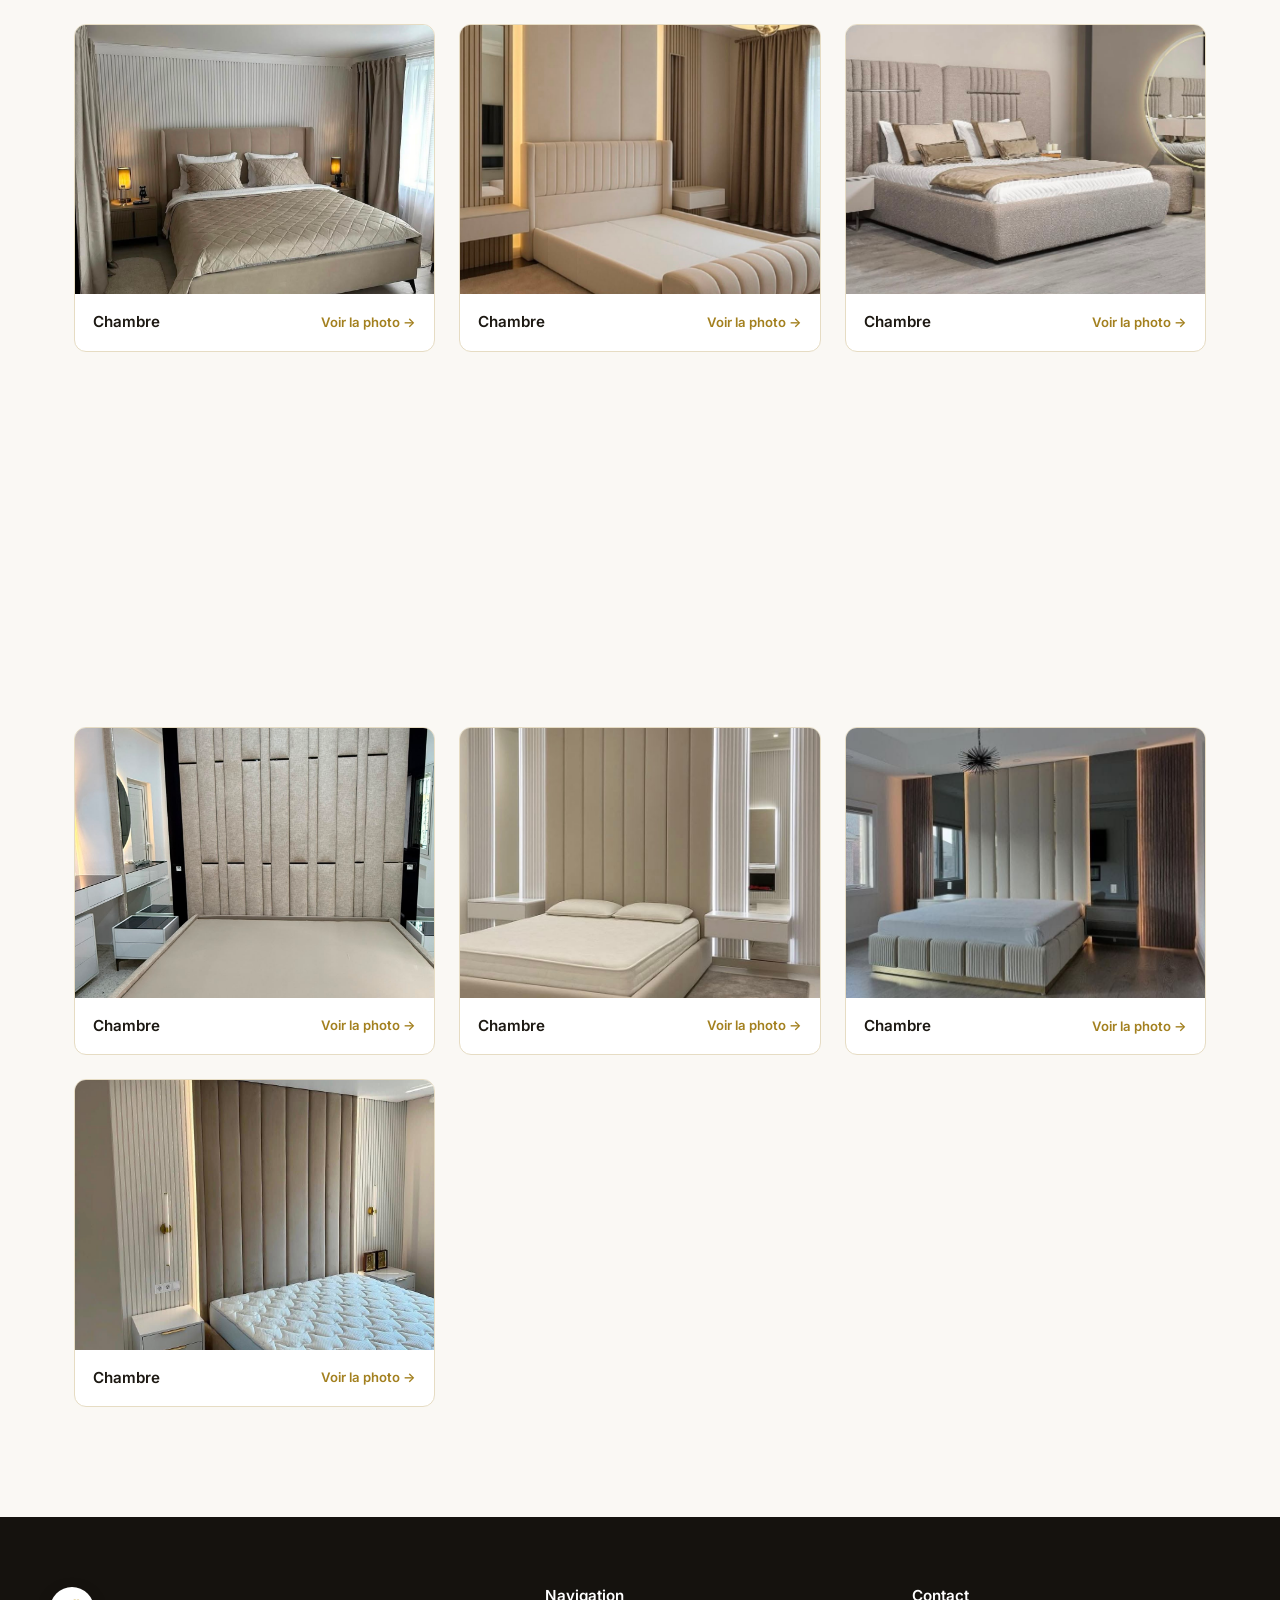
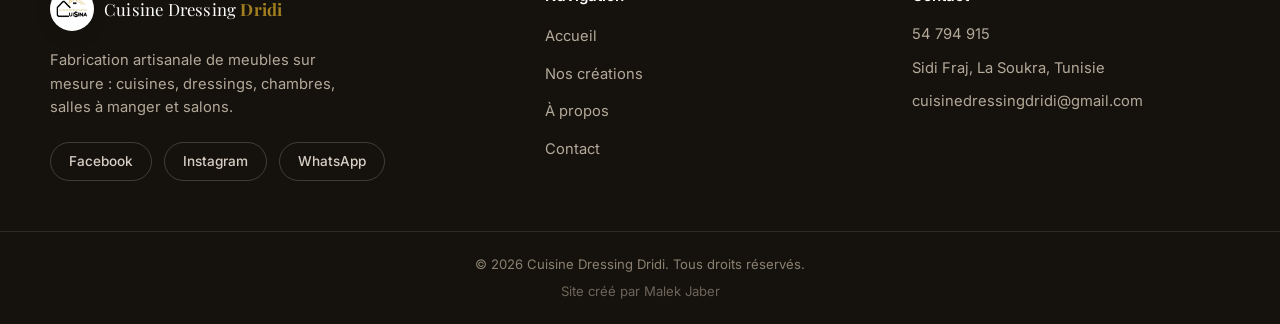
==== commit 56cfd1ea: "Wire up contact form to send real emails, add footer credit - Submit the contact form to Web3Forms v" ====
--- a/chambre.html
+++ b/chambre.html
@@ -108,6 +108,7 @@
   <div class="footer-bottom">
     <div class="container">
       <p>© <span id="year"></span> Cuisine Dressing Dridi. Tous droits réservés.</p>
+      <p class="footer-credit">Site créé par Malek Jaber</p>
     </div>
   </div>
 </footer>
--- a/css/style.css
+++ b/css/style.css
@@ -1579,6 +1579,12 @@
   text-align: center;
 }
 
+.footer-credit {
+  margin-top: 6px;
+  font-size: 0.78rem;
+  opacity: 0.75;
+}
+
 /* Reveal animation */
 .reveal {
   opacity: 0;
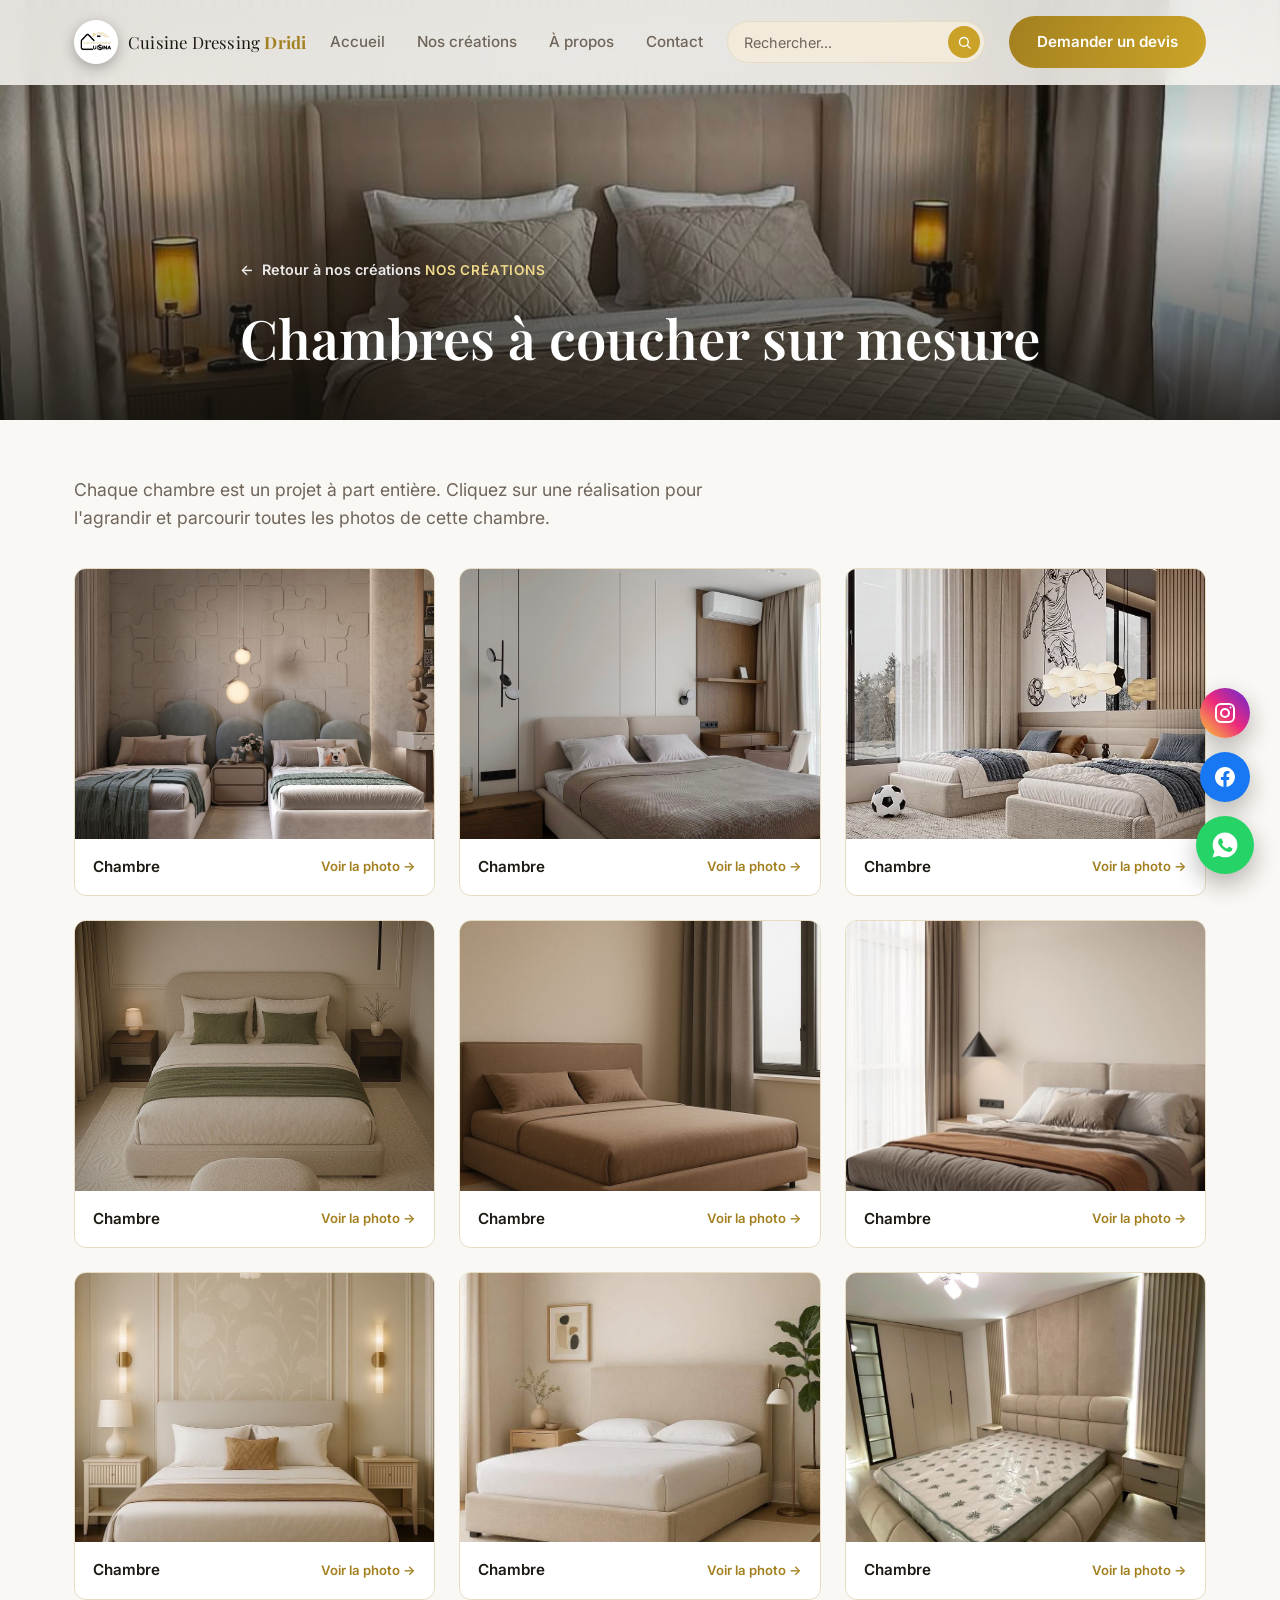
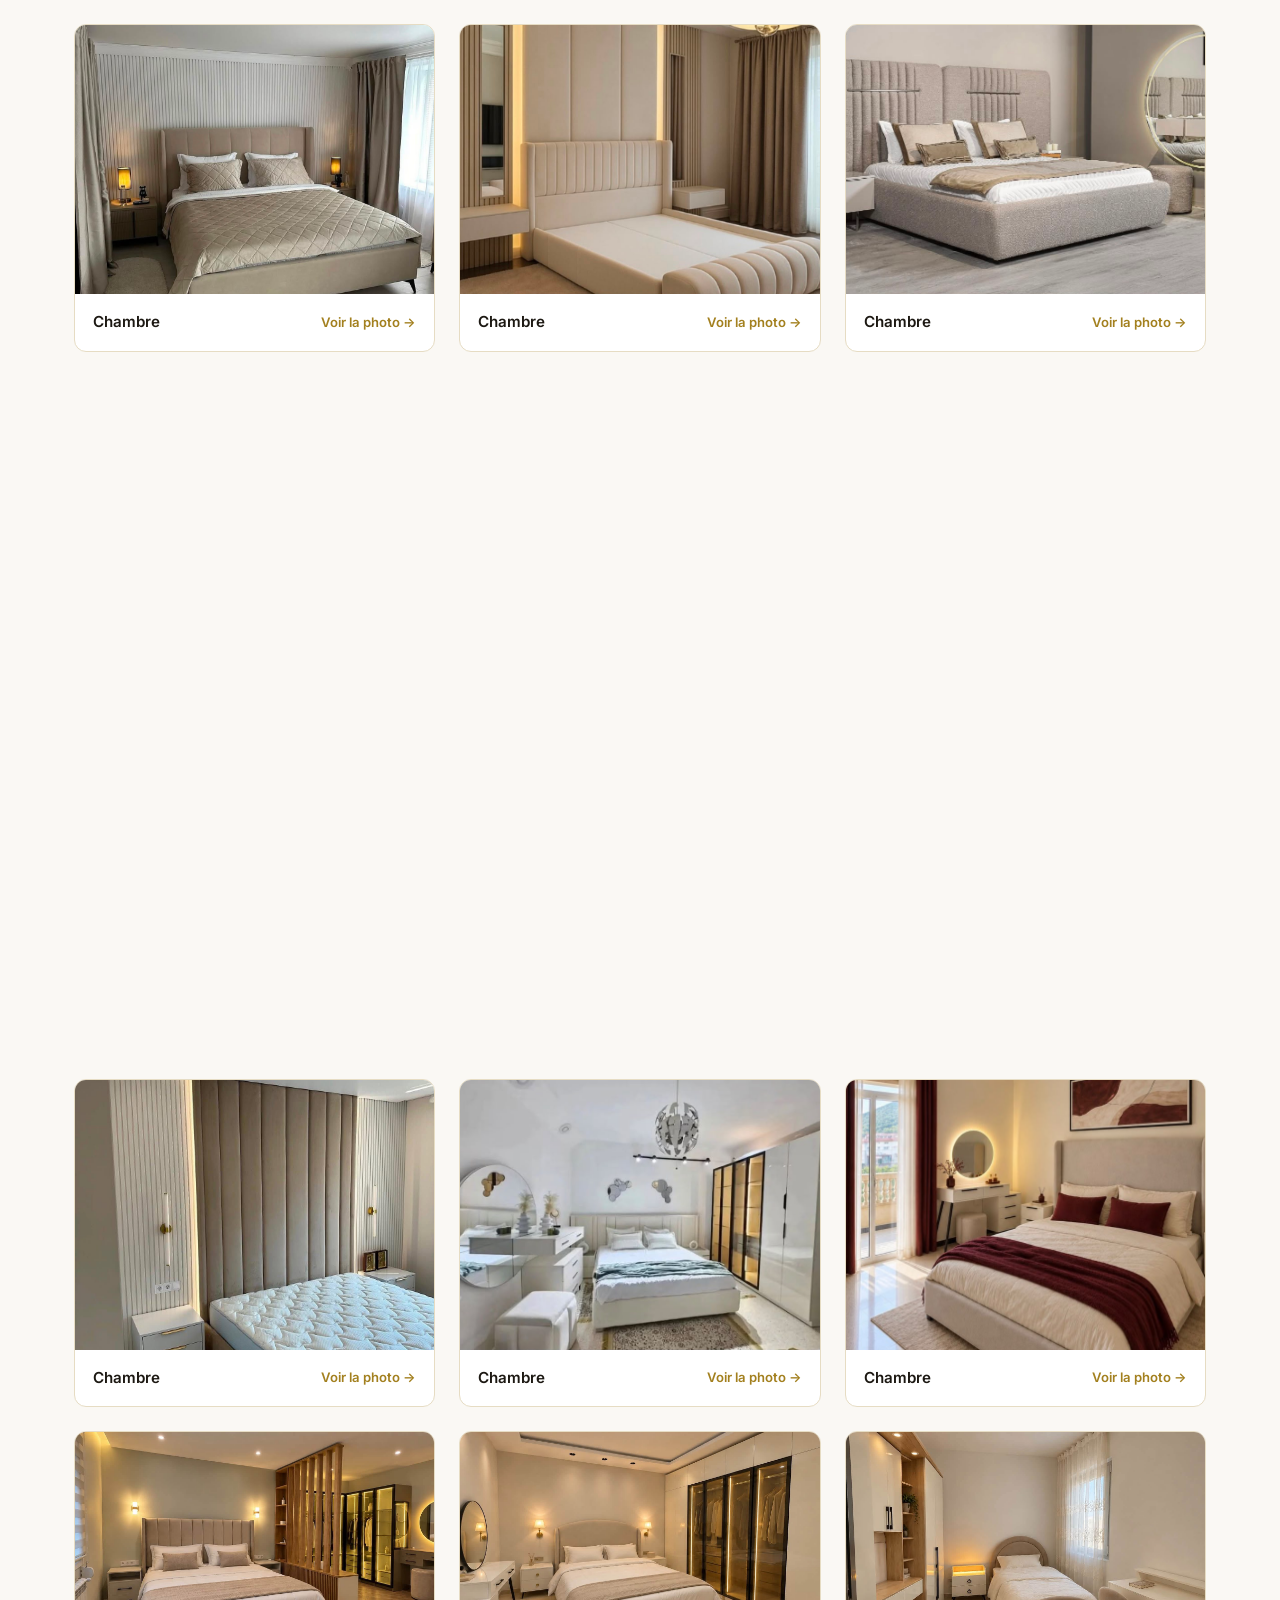
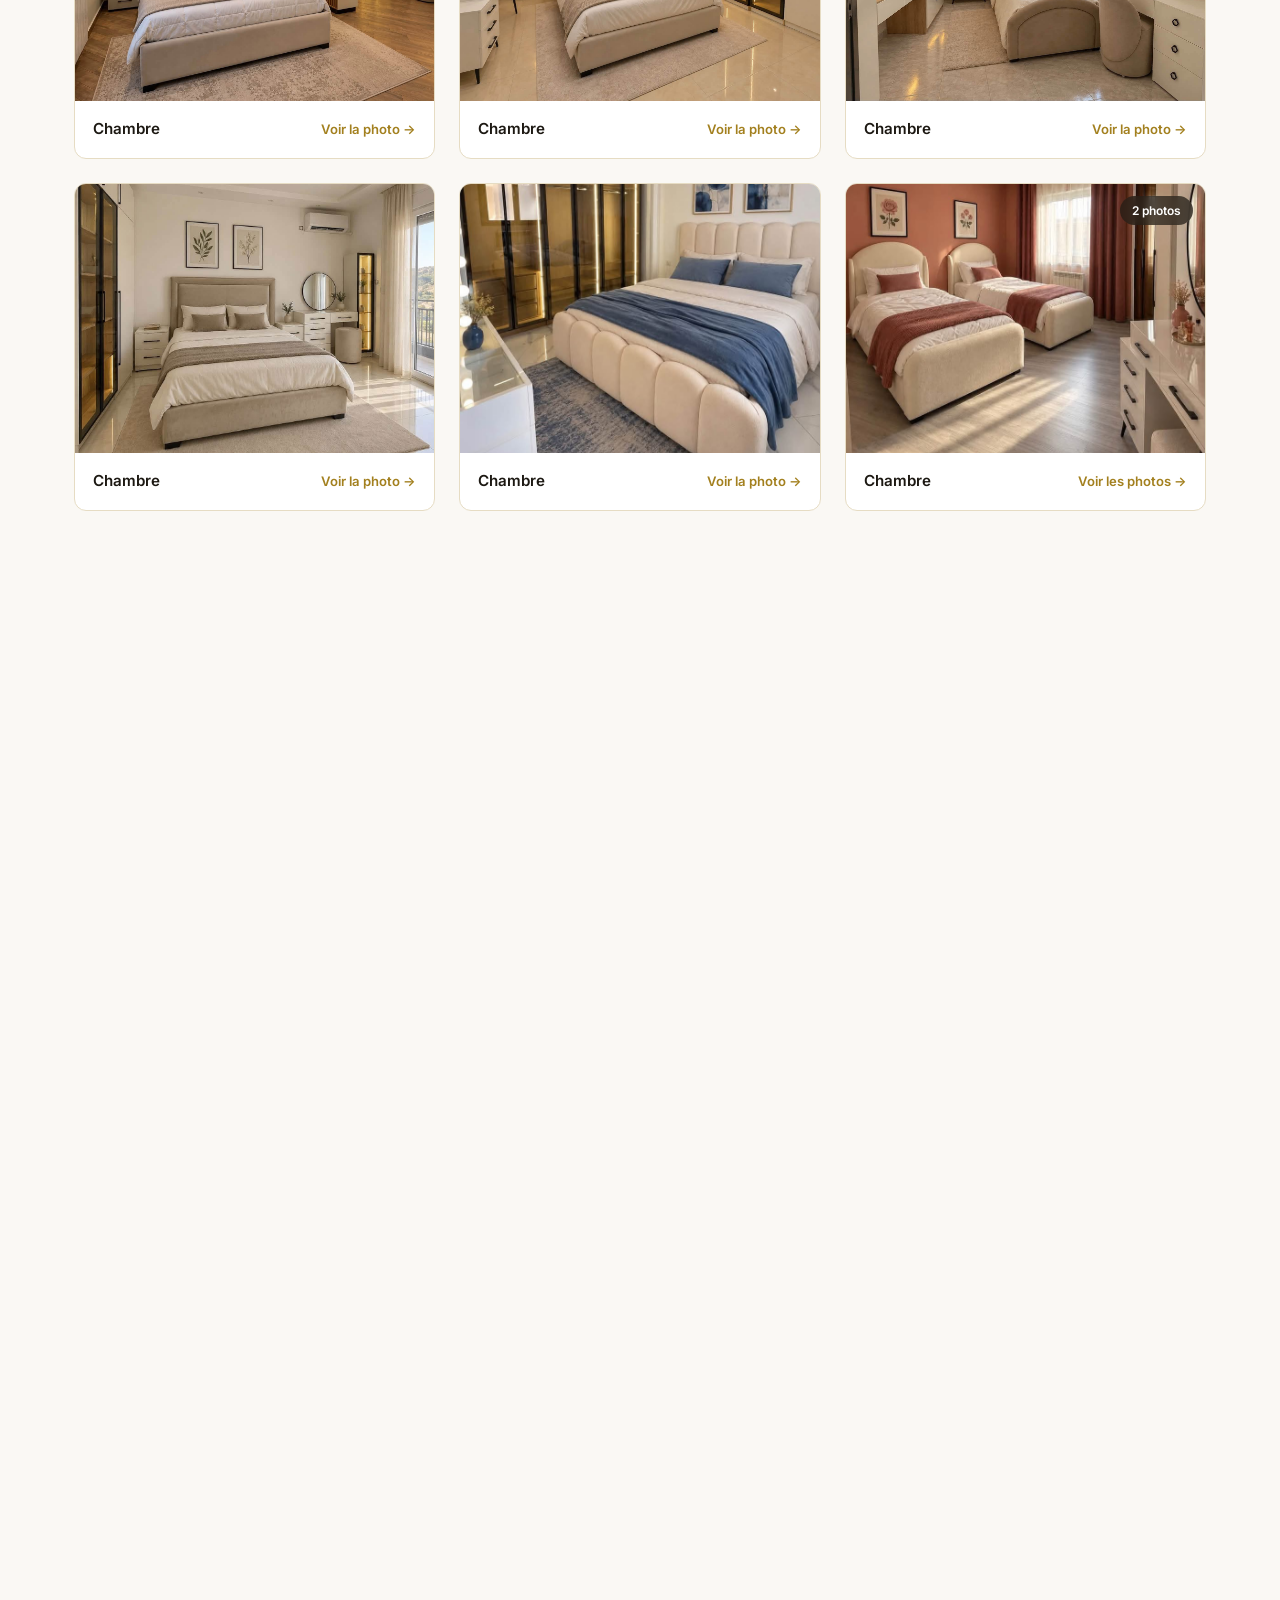
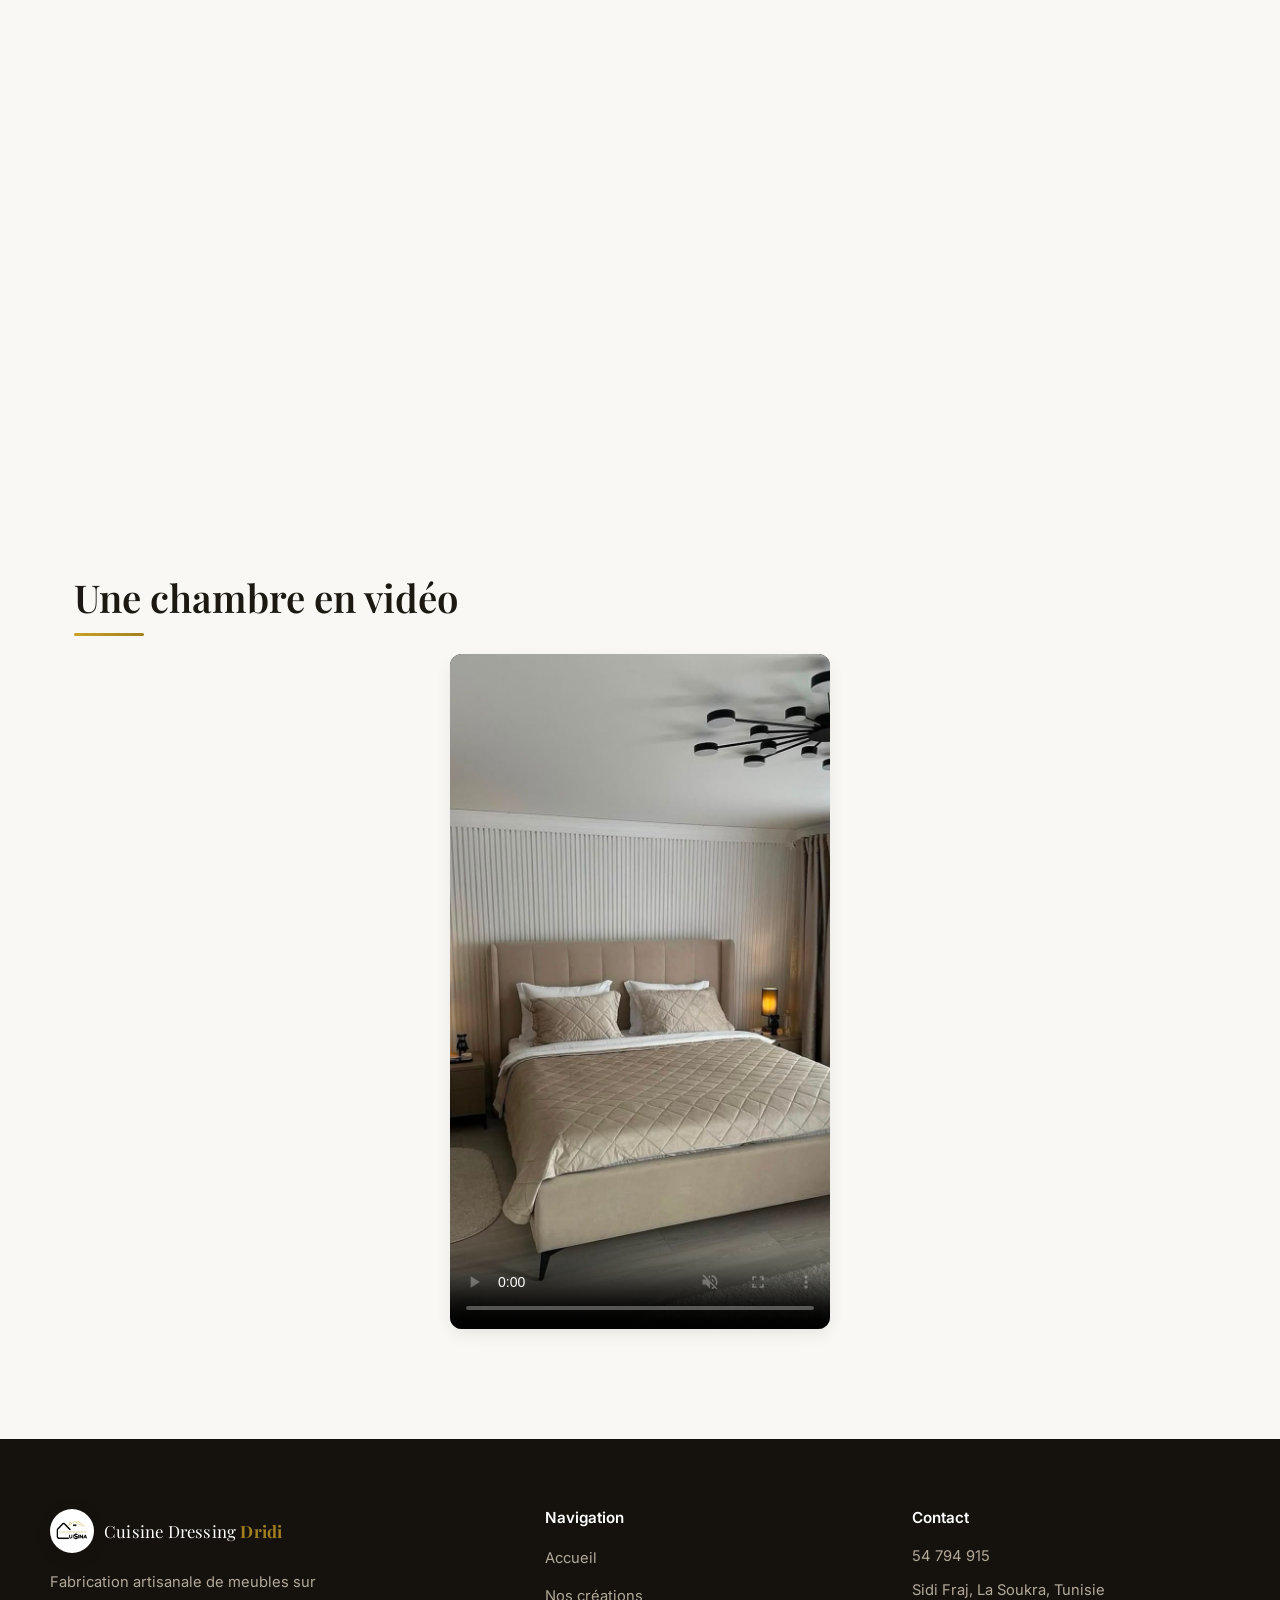
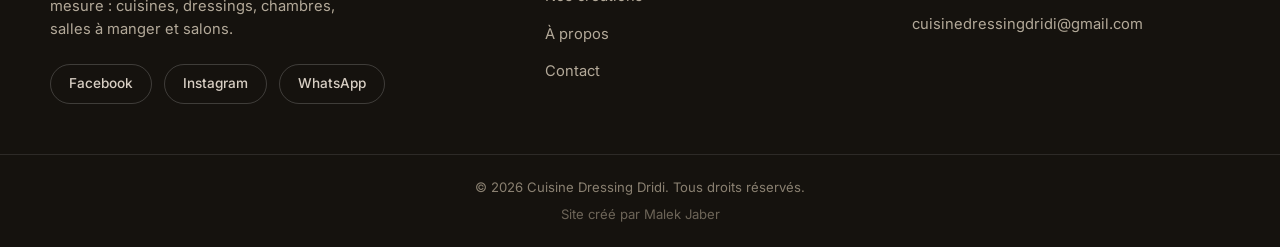
==== commit be608a01: "Add new bedroom, dressing and TV unit photos and bedroom video section Co-Authored-By: Claude Sonnet" ====
--- a/chambre.html
+++ b/chambre.html
@@ -68,6 +68,21 @@
         pour l'agrandir et parcourir toutes les photos de cette chambre.
       </p>
       <div class="gallery-grid" id="chambreGrid"></div>
+    </div>
+  </section>
+
+  <section class="section video-section-top">
+    <div class="container">
+      <p class="section-eyebrow reveal">En mouvement</p>
+      <h2 class="section-title reveal">Une chambre en vidéo</h2>
+
+      <div class="video-grid">
+        <div class="video-card reveal">
+          <video autoplay muted loop playsinline controls poster="images/chambre%20a%20coucher/10.jpeg">
+            <source src="images/chambre%20a%20coucher/video-chambre.mp4" type="video/mp4">
+          </video>
+        </div>
+      </div>
     </div>
   </section>
 
